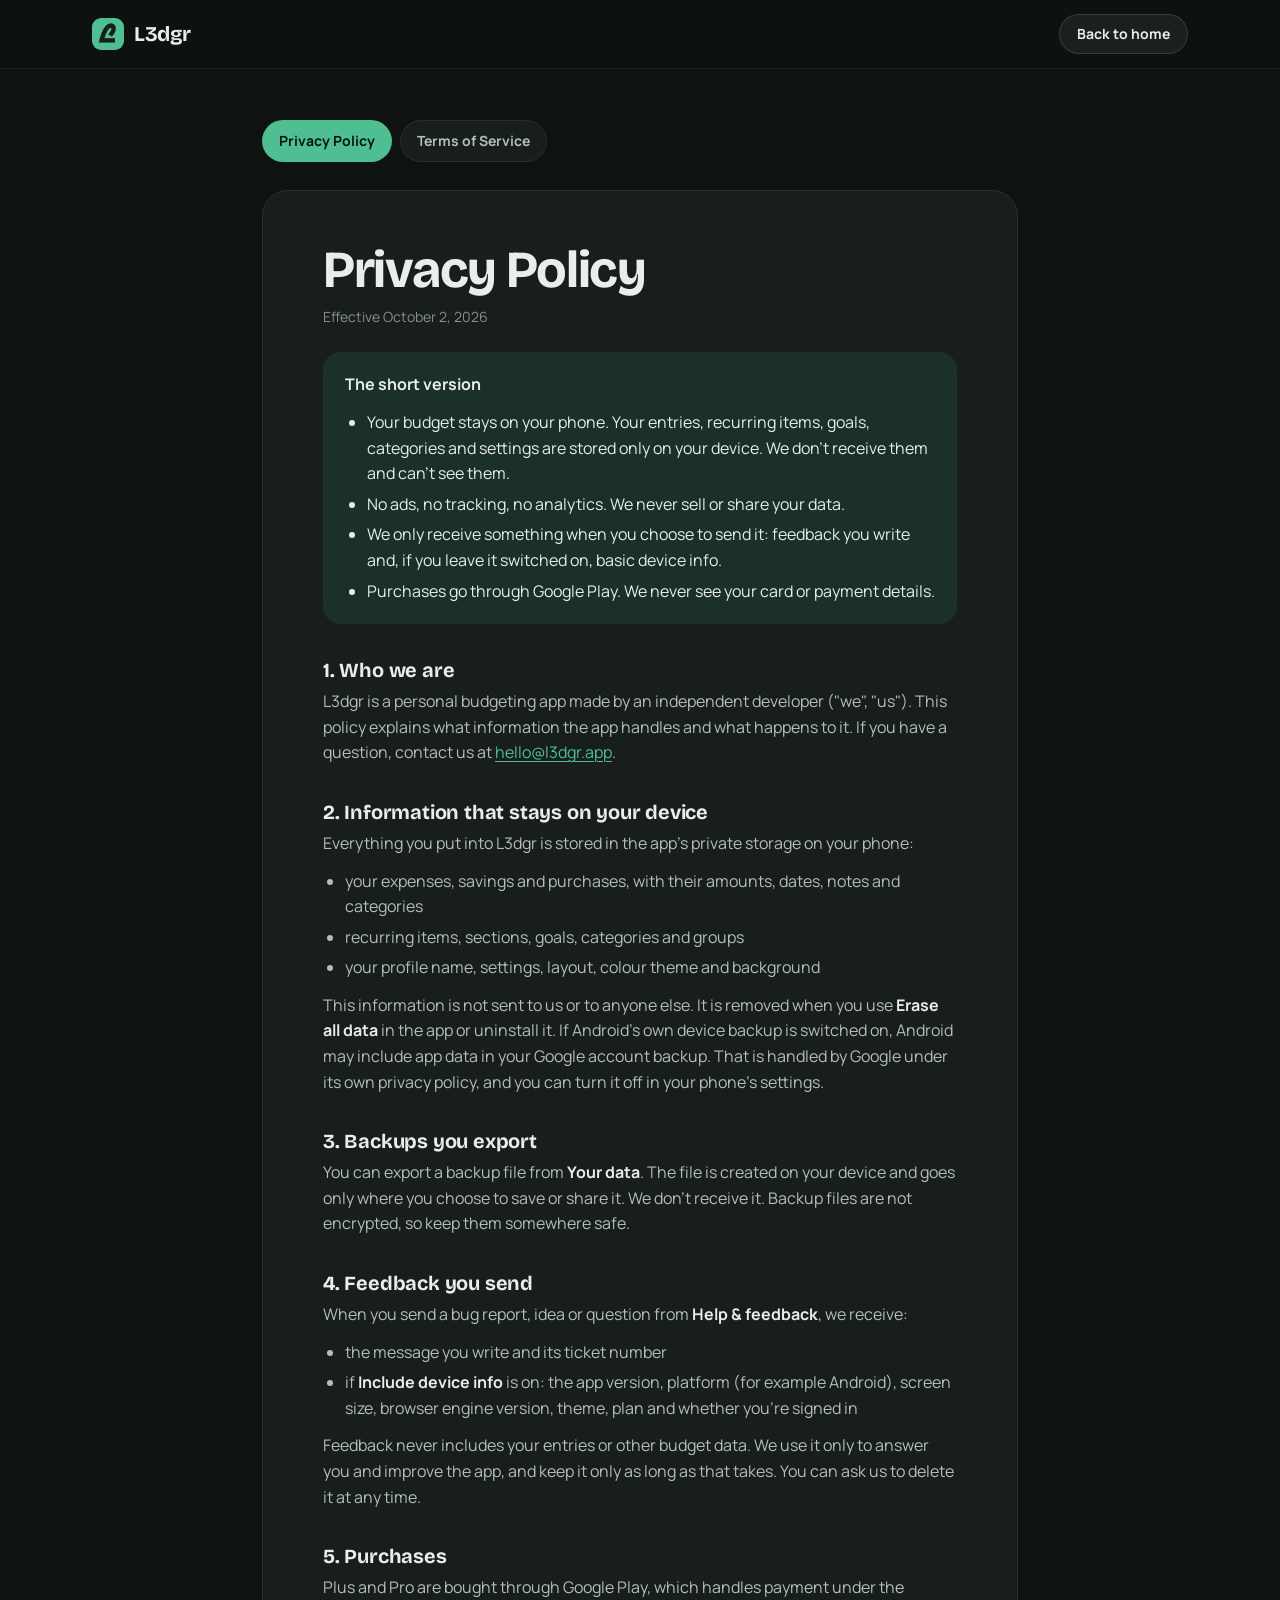
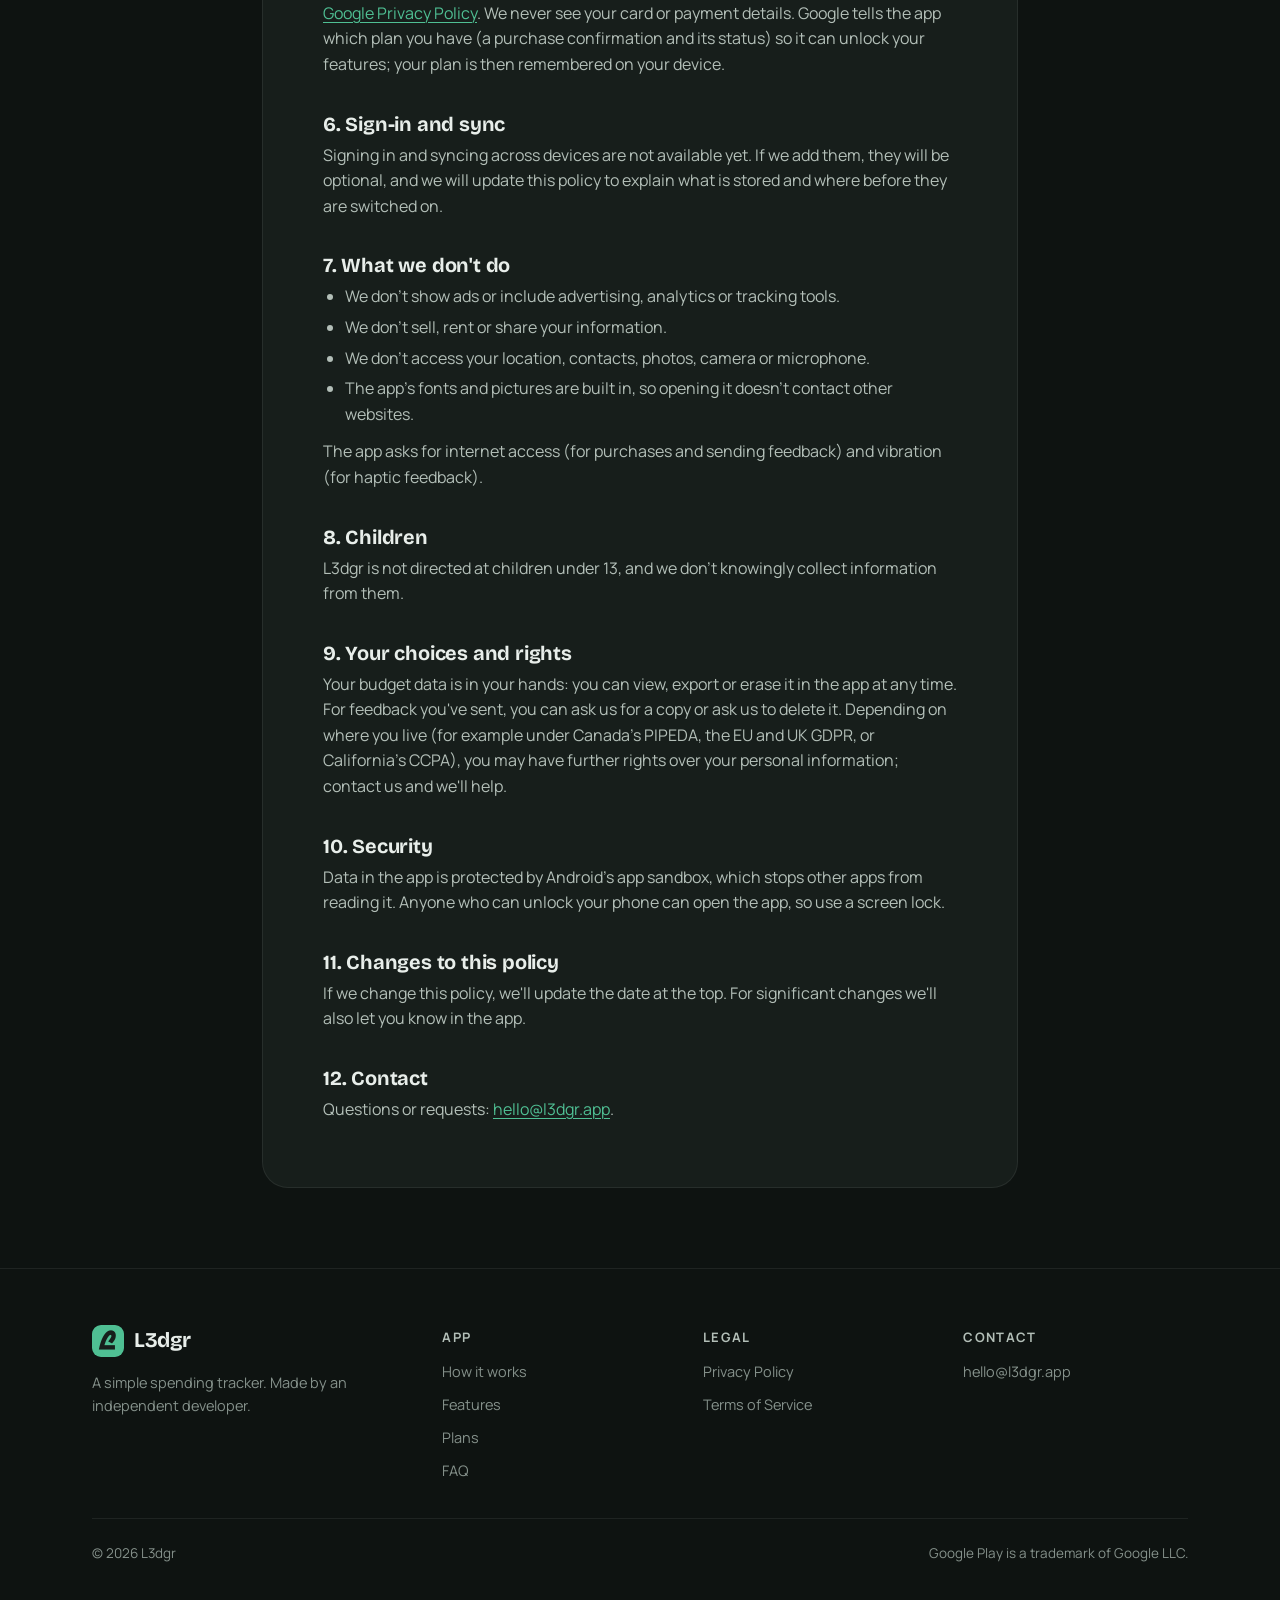
==== privacy/index.html @ 595397bb "Add files via upload" ====
<!doctype html>
<html lang="en">
<head>
<meta charset="utf-8">
<meta name="viewport" content="width=device-width,initial-scale=1,viewport-fit=cover">
<title>Privacy Policy · L3dgr</title>
<meta name="description" content="How L3dgr handles your information: your budget stays on your phone. No ads, no tracking, no analytics.">
<meta name="theme-color" content="#0E1311">
<link rel="canonical" href="https://l3dgr.app/privacy">
<link rel="icon" type="image/png" sizes="32x32" href="/favicon-32.png">
<link rel="icon" type="image/png" sizes="64x64" href="/favicon-64.png">
<link rel="apple-touch-icon" href="/apple-touch-icon.png">
<link rel="preconnect" href="https://fonts.googleapis.com">
<link rel="preconnect" href="https://fonts.gstatic.com" crossorigin>
<link rel="stylesheet" href="https://fonts.googleapis.com/css2?family=Bricolage+Grotesque:opsz,wght@12..96,500;12..96,700&family=Manrope:wght@400;500;600;700&display=swap">
<link rel="stylesheet" href="/assets/site.css">
</head>
<body>
<header class="nav solid">
  <div class="wrap">
    <a class="brand" href="/" aria-label="L3dgr home"><img src="/assets/img/logo.png" alt="" width="32" height="32">L3dgr</a>
    <a class="btn btn-ghost btn-sm" href="/" style="margin-left:auto">Back to home</a>
  </div>
</header>
<main class="doc">
  <div class="wrap">
    <nav class="tabs" aria-label="Legal"><a href="/privacy" aria-current="page">Privacy Policy</a><a href="/terms">Terms of Service</a></nav>
    <article>
<h1>Privacy Policy</h1>
<p class="eff">Effective October 2, 2026</p>

<div class="tldr">
<p><b>The short version</b></p>
<ul>
<li>Your budget stays on your phone. Your entries, recurring items, goals, categories and settings are stored only on your device. We don't receive them and can't see them.</li>
<li>No ads, no tracking, no analytics. We never sell or share your data.</li>
<li>We only receive something when you choose to send it: feedback you write and, if you leave it switched on, basic device info.</li>
<li>Purchases go through Google Play. We never see your card or payment details.</li>
</ul>
</div>

<h2>1. Who we are</h2>
<p>L3dgr is a personal budgeting app made by an independent developer ("we", "us"). This policy explains what information the app handles and what happens to it. If you have a question, contact us at <a href="mailto:hello@l3dgr.app">hello@l3dgr.app</a>.</p>

<h2>2. Information that stays on your device</h2>
<p>Everything you put into L3dgr is stored in the app's private storage on your phone:</p>
<ul>
<li>your expenses, savings and purchases, with their amounts, dates, notes and categories</li>
<li>recurring items, sections, goals, categories and groups</li>
<li>your profile name, settings, layout, colour theme and background</li>
</ul>
<p>This information is not sent to us or to anyone else. It is removed when you use <b>Erase all data</b> in the app or uninstall it. If Android's own device backup is switched on, Android may include app data in your Google account backup. That is handled by Google under its own privacy policy, and you can turn it off in your phone's settings.</p>

<h2>3. Backups you export</h2>
<p>You can export a backup file from <b>Your data</b>. The file is created on your device and goes only where you choose to save or share it. We don't receive it. Backup files are not encrypted, so keep them somewhere safe.</p>

<h2>4. Feedback you send</h2>
<p>When you send a bug report, idea or question from <b>Help &amp; feedback</b>, we receive:</p>
<ul>
<li>the message you write and its ticket number</li>
<li>if <b>Include device info</b> is on: the app version, platform (for example Android), screen size, browser engine version, theme, plan and whether you're signed in</li>
</ul>
<p>Feedback never includes your entries or other budget data. We use it only to answer you and improve the app, and keep it only as long as that takes. You can ask us to delete it at any time.</p>

<h2>5. Purchases</h2>
<p>Plus and Pro are bought through Google Play, which handles payment under the <a href="https://policies.google.com/privacy">Google Privacy Policy</a>. We never see your card or payment details. Google tells the app which plan you have (a purchase confirmation and its status) so it can unlock your features; your plan is then remembered on your device.</p>

<h2>6. Sign-in and sync</h2>
<p>Signing in and syncing across devices are not available yet. If we add them, they will be optional, and we will update this policy to explain what is stored and where before they are switched on.</p>

<h2>7. What we don't do</h2>
<ul>
<li>We don't show ads or include advertising, analytics or tracking tools.</li>
<li>We don't sell, rent or share your information.</li>
<li>We don't access your location, contacts, photos, camera or microphone.</li>
<li>The app's fonts and pictures are built in, so opening it doesn't contact other websites.</li>
</ul>
<p>The app asks for internet access (for purchases and sending feedback) and vibration (for haptic feedback).</p>

<h2>8. Children</h2>
<p>L3dgr is not directed at children under 13, and we don't knowingly collect information from them.</p>

<h2>9. Your choices and rights</h2>
<p>Your budget data is in your hands: you can view, export or erase it in the app at any time. For feedback you've sent, you can ask us for a copy or ask us to delete it. Depending on where you live (for example under Canada's PIPEDA, the EU and UK GDPR, or California's CCPA), you may have further rights over your personal information; contact us and we'll help.</p>

<h2>10. Security</h2>
<p>Data in the app is protected by Android's app sandbox, which stops other apps from reading it. Anyone who can unlock your phone can open the app, so use a screen lock.</p>

<h2>11. Changes to this policy</h2>
<p>If we change this policy, we'll update the date at the top. For significant changes we'll also let you know in the app.</p>

<h2>12. Contact</h2>
<p>Questions or requests: <a href="mailto:hello@l3dgr.app">hello@l3dgr.app</a>.</p>
    </article>
  </div>
</main>
<footer class="site">
  <div class="wrap">
    <div>
      <a class="brand" href="/"><img src="/assets/img/logo.png" alt="" width="32" height="32">L3dgr</a>
      <p>A simple spending tracker. Made by an independent developer.</p>
    </div>
    <div>
      <h4>App</h4>
      <ul><li><a href="/#how">How it works</a></li><li><a href="/#features">Features</a></li><li><a href="/#plans">Plans</a></li><li><a href="/#faq">FAQ</a></li></ul>
    </div>
    <div>
      <h4>Legal</h4>
      <ul><li><a href="/privacy">Privacy Policy</a></li><li><a href="/terms">Terms of Service</a></li></ul>
    </div>
    <div>
      <h4>Contact</h4>
      <ul><li><a href="mailto:hello@l3dgr.app">hello@l3dgr.app</a></li></ul>
    </div>
    <div class="legal"><span>© 2026 L3dgr</span><span>Google Play is a trademark of Google LLC.</span></div>
  </div>
</footer>
</body>
</html>
---- assets/site.css ----
/* L3dgr website. Colours are the app's Forest theme (dark). */
:root{
  color-scheme:dark;
  --bg:#0E1311; --bg-2:#111815; --surface:#171E1B; --surface-2:#1D2622; --line:#27312C; --line-2:rgba(255,255,255,.07);
  --ink:#E8EEEA; --ink-2:#B3BFB8; --muted:#85918B;
  --accent:#4FBF93; --accent-ink:#06140E; --accent-soft:#1A3029; --accent-deep:#1F6B52;
  --sav:#B7A3EC; --want:#2F5E4C;
  --display:"Bricolage Grotesque",ui-sans-serif,system-ui,sans-serif;
  --body:"Manrope",ui-sans-serif,system-ui,-apple-system,"Segoe UI",sans-serif;
  --r:22px; --wrap:1160px; --gut:20px;
  --shadow:0 1px 2px rgba(0,0,0,.3),0 18px 50px -10px rgba(0,0,0,.55);
}
*{box-sizing:border-box}
html{background:var(--bg);scroll-behavior:smooth;-webkit-text-size-adjust:100%;scroll-padding-top:84px}
body{margin:0;background:var(--bg);color:var(--ink);font:400 17px/1.6 var(--body);-webkit-font-smoothing:antialiased;overflow-x:hidden}
img,video{max-width:100%;display:block}
a{color:var(--accent);text-decoration-thickness:1px;text-underline-offset:3px}
h1,h2,h3{font-family:var(--display);font-weight:700;letter-spacing:-.025em;line-height:1.05;margin:0}
p{margin:0}
.wrap{max-width:var(--wrap);margin:0 auto;padding:0 var(--gut)}
@media (min-width:720px){:root{--gut:32px}}
.sr{position:absolute;width:1px;height:1px;overflow:hidden;clip:rect(0 0 0 0);white-space:nowrap}
:focus-visible{outline:2px solid var(--accent);outline-offset:3px;border-radius:8px}

/* ---------- nav ---------- */
.nav{position:fixed;inset:0 0 auto;z-index:50;transition:background .3s,border-color .3s,backdrop-filter .3s;border-bottom:1px solid transparent}
.nav.solid{background:rgba(14,19,17,.72);backdrop-filter:blur(16px) saturate(1.3);-webkit-backdrop-filter:blur(16px) saturate(1.3);border-color:var(--line-2)}
.nav .wrap{display:flex;align-items:center;gap:28px;height:68px}
.brand{display:flex;align-items:center;gap:10px;color:var(--ink);text-decoration:none;font:700 21px/1 var(--display);letter-spacing:-.02em}
.brand img{width:32px;height:32px;border-radius:9px}
.nav ul{display:none;list-style:none;margin:0;padding:0;gap:26px;font-size:15px;font-weight:600}
.nav ul a{color:var(--ink-2);text-decoration:none;transition:color .2s}
.nav ul a:hover{color:var(--ink)}
.nav .btn{margin-left:auto}
@media (min-width:860px){.nav ul{display:flex}}

/* ---------- buttons ---------- */
.btn{display:inline-flex;align-items:center;justify-content:center;gap:10px;height:52px;padding:0 24px;border-radius:999px;font:700 16px/1 var(--body);text-decoration:none;white-space:nowrap;transition:transform .2s,background .2s,box-shadow .2s,color .2s;border:0;cursor:pointer}
.btn:active{transform:scale(.98)}
.btn-primary{background:var(--accent);color:var(--accent-ink);box-shadow:0 0 0 1px rgba(79,191,147,.4),0 10px 30px -8px rgba(79,191,147,.55)}
.btn-primary:hover{background:#63CBA2;box-shadow:0 0 0 1px rgba(79,191,147,.6),0 14px 40px -8px rgba(79,191,147,.7)}
.btn-ghost{color:var(--ink);background:rgba(255,255,255,.06);box-shadow:inset 0 0 0 1px rgba(255,255,255,.12)}
.btn-ghost:hover{background:rgba(255,255,255,.1)}
.btn-sm{height:40px;padding:0 18px;font-size:14px}
.btn svg{flex:none}
.btn .play-sub{display:block;font-size:11px;font-weight:600;opacity:.75;letter-spacing:.02em;margin-bottom:3px}
.btn-store{height:58px;padding:0 26px 0 22px;text-align:left}
.btn-store span{display:block;line-height:1.1}
.soon-tag{display:inline-block;font:700 11px/1 var(--body);letter-spacing:.06em;text-transform:uppercase;color:var(--accent);background:var(--accent-soft);padding:5px 8px;border-radius:6px;vertical-align:middle}

/* ---------- hero ---------- */
.hero{position:relative;min-height:100svh;padding:120px 0 72px;display:flex;align-items:center;overflow:hidden;isolation:isolate}
.hero-bg{position:absolute;inset:0;z-index:-1}
.hero-bg video,.hero-bg img{position:absolute;inset:0;width:100%;height:100%;object-fit:cover;opacity:.42;filter:saturate(1.1)}
.hero-bg::after{content:"";position:absolute;inset:0;background:
  radial-gradient(120% 80% at 75% 40%,transparent 0%,rgba(14,19,17,.55) 55%,var(--bg) 100%),
  linear-gradient(180deg,rgba(14,19,17,.5) 0%,transparent 30%,transparent 65%,var(--bg) 100%)}
.hero .wrap{display:grid;gap:56px;align-items:center;width:100%}
@media (min-width:980px){.hero .wrap{grid-template-columns:1.08fr .92fr;gap:40px}}
.eyebrow{display:inline-flex;align-items:center;gap:8px;font-size:13px;font-weight:700;letter-spacing:.04em;color:var(--ink-2);padding:7px 14px 7px 10px;border-radius:999px;background:rgba(23,30,27,.7);box-shadow:inset 0 0 0 1px var(--line-2);backdrop-filter:blur(8px);-webkit-backdrop-filter:blur(8px)}
.eyebrow i{width:8px;height:8px;border-radius:50%;background:var(--accent);box-shadow:0 0 12px var(--accent)}
.hero h1{font-size:clamp(48px,8.4vw,96px);margin:22px 0 22px}
.hero h1 em{font-style:normal;color:var(--accent)}
.lede{font-size:clamp(18px,2vw,21px);color:var(--ink-2);max-width:34em}
.lede b{color:var(--ink);font-weight:600}
.ctas{display:flex;flex-wrap:wrap;gap:12px;margin-top:34px}
.proof{display:flex;flex-wrap:wrap;gap:8px 20px;margin-top:26px;font-size:14px;color:var(--muted);font-weight:600}
.proof span{display:inline-flex;align-items:center;gap:7px}
.proof svg{color:var(--accent)}

/* phone */
.stage{position:relative;justify-self:center;width:min(100%,360px)}
.phone{position:relative;width:100%;border-radius:52px;padding:10px;background:linear-gradient(160deg,#2b3531,#121816 40%,#1b2320);box-shadow:0 0 0 1px rgba(255,255,255,.08),inset 0 0 0 1px rgba(255,255,255,.05),0 40px 100px -20px rgba(0,0,0,.8),0 0 120px -30px rgba(79,191,147,.35)}
.phone .screen{position:relative;width:100%;aspect-ratio:412/915;border-radius:43px;overflow:hidden;background:#0E1311}
.phone .screen img{width:100%;height:100%;object-fit:cover;object-position:top;border-radius:inherit}
.phone.sm{border-radius:40px;padding:8px}
.phone.sm .screen{border-radius:33px}
.float{position:absolute;display:flex;align-items:center;gap:12px;padding:12px 16px 12px 12px;border-radius:18px;background:rgba(23,30,27,.82);backdrop-filter:blur(14px) saturate(1.3);-webkit-backdrop-filter:blur(14px) saturate(1.3);box-shadow:0 0 0 1px rgba(255,255,255,.08),0 20px 40px -12px rgba(0,0,0,.7);font-size:14px;white-space:nowrap}
.float b{display:block;font-weight:700;color:var(--ink);font-size:15px}
.float small{display:block;color:var(--muted);font-size:12.5px;font-weight:600}
.float .ic{width:38px;height:38px;border-radius:12px;display:grid;place-items:center;background:var(--accent-soft);color:var(--accent);flex:none}
.float.f1{left:-14%;top:30%;animation:bob 7s ease-in-out infinite}
.float.f2{right:-12%;top:60%;animation:bob 8s ease-in-out -3s infinite}
.float .amt{font:700 18px/1 var(--display);color:var(--ink);margin-left:6px}
@keyframes bob{0%,100%{transform:translateY(0)}50%{transform:translateY(-10px)}}
@media (max-width:520px){.float.f1{left:-4px;top:26%}.float.f2{right:-4px}}

/* ---------- ticker ---------- */
.ticker{border-block:1px solid var(--line-2);background:var(--bg-2);overflow:hidden}
.ticker ul{display:flex;gap:44px;list-style:none;margin:0;padding:20px 0;width:max-content;animation:tick 40s linear infinite;font:600 15px/1 var(--body);color:var(--ink-2)}
.ticker li{display:flex;align-items:center;gap:44px}
.ticker li::after{content:"";width:5px;height:5px;border-radius:50%;background:var(--accent);opacity:.7}
@keyframes tick{to{transform:translateX(-50%)}}

/* ---------- sections ---------- */
section{position:relative}
.sec{padding:110px 0}
@media (max-width:719px){.sec{padding:80px 0}}
.kicker{font:700 13px/1 var(--body);letter-spacing:.14em;text-transform:uppercase;color:var(--accent);margin-bottom:18px}
.h2{font-size:clamp(36px,5.4vw,64px)}
.h2 .dim{color:var(--muted)}
.sub{color:var(--ink-2);font-size:clamp(17px,1.6vw,19px);max-width:36em;margin-top:20px}
.center{text-align:center}
.center .sub{margin-left:auto;margin-right:auto}

/* how it works */
.how{display:grid;gap:56px;align-items:center;margin-top:64px}
@media (min-width:960px){.how{grid-template-columns:1fr 1fr;gap:80px}}
.flow{font:700 clamp(30px,3.6vw,46px)/1.15 var(--display);letter-spacing:-.03em;display:flex;flex-wrap:wrap;align-items:center;gap:6px 16px}
.flow .arr{color:var(--muted);font-weight:500}
.flow .t1{color:var(--accent)}
.flow .t3{display:inline-flex;align-items:center;gap:12px}
.flow .tick{width:42px;height:42px;border-radius:50%;background:var(--accent);color:var(--accent-ink);display:grid;place-items:center}
.flow [data-step]{transition:opacity .45s,transform .45s,filter .45s}
.flow.anim [data-step]{opacity:.18;filter:blur(1px)}
.flow.anim [data-step].on{opacity:1;filter:none}
.steps{list-style:none;margin:40px 0 0;padding:0;display:grid;gap:4px}
.steps li{display:grid;grid-template-columns:44px 1fr;gap:16px;padding:18px 0;border-top:1px solid var(--line)}
.steps li:last-child{border-bottom:1px solid var(--line)}
.steps .n{font:700 15px/1 var(--display);color:var(--accent);width:36px;height:36px;border-radius:12px;background:var(--accent-soft);display:grid;place-items:center}
.steps h3{font-size:20px;letter-spacing:-.01em;margin:6px 0 4px}
.steps p{color:var(--ink-2);font-size:16px}
.how-visual{position:relative;display:flex;justify-content:center}
.how-visual .phone{width:min(100%,330px)}
.glow{position:absolute;inset:10% 5%;background:radial-gradient(closest-side,rgba(79,191,147,.28),transparent);filter:blur(30px);z-index:-1}

/* why manual */
.why{background:var(--bg-2);border-block:1px solid var(--line-2);overflow:hidden}
.why-grid{display:grid;gap:48px}
@media (min-width:960px){.why-grid{grid-template-columns:1.15fr .85fr;gap:80px;align-items:end}}
.why .big{font:700 clamp(38px,6vw,76px)/1.02 var(--display);letter-spacing:-.035em}
.why .big span{color:var(--accent)}
.why .copy p{color:var(--ink-2);font-size:19px;margin-bottom:18px}
.why .copy p b{color:var(--ink);font-weight:600}
.compare{display:grid;gap:14px;margin-top:64px}
@media (min-width:760px){.compare{grid-template-columns:1fr 1fr}}
.cmp{border-radius:var(--r);padding:28px;border:1px solid var(--line)}
.cmp h3{font-size:15px;font-family:var(--body);font-weight:700;letter-spacing:.08em;text-transform:uppercase;color:var(--muted);margin-bottom:16px}
.cmp ul{list-style:none;margin:0;padding:0;display:grid;gap:12px}
.cmp li{display:flex;gap:12px;color:var(--ink-2);font-size:16px}
.cmp li svg{flex:none;margin-top:4px}
.cmp.them li svg{color:var(--muted)}
.cmp.us{background:linear-gradient(160deg,rgba(79,191,147,.12),rgba(79,191,147,.02) 60%);border-color:rgba(79,191,147,.35)}
.cmp.us h3{color:var(--accent)}
.cmp.us li{color:var(--ink)}
.cmp.us li svg{color:var(--accent)}

/* principles */
.cards{display:grid;gap:16px;margin-top:64px}
@media (min-width:760px){.cards{grid-template-columns:repeat(2,1fr)}}
@media (min-width:1080px){.cards{grid-template-columns:repeat(4,1fr)}}
.card{position:relative;border-radius:var(--r);background:var(--surface);border:1px solid var(--line-2);padding:28px;overflow:hidden;display:flex;flex-direction:column}
.card .ic{width:48px;height:48px;border-radius:14px;background:var(--accent-soft);color:var(--accent);display:grid;place-items:center;margin-bottom:28px}
.card h3{font-size:23px;letter-spacing:-.02em;margin:0 0 10px;line-height:1.1}
.card p{color:var(--ink-2);font-size:16px;flex:1}
.card code{font:500 13px/1.55 ui-monospace,SFMono-Regular,Menlo,monospace;color:var(--ink-2)}
.json{margin:20px -28px -28px;padding:16px 28px 22px;background:var(--bg);border-top:1px solid var(--line-2);font:500 12.5px/1.6 ui-monospace,SFMono-Regular,Menlo,monospace;color:var(--muted);white-space:pre;overflow:hidden}
.json .k{color:var(--sav)}.json .s{color:var(--accent)}.json .n{color:#E3B341}

/* feature showcases */
.show{display:grid;gap:48px;align-items:center;padding:56px 0}
@media (min-width:960px){.show{grid-template-columns:1fr 1fr;gap:80px}.show.rev .show-art{order:-1}}
.show h3{font-size:clamp(30px,3.8vw,44px)}
.show .sub{margin-top:16px}
.ticks{list-style:none;margin:28px 0 0;padding:0;display:grid;gap:12px}
.ticks li{display:flex;gap:12px;color:var(--ink-2);font-size:16.5px}
.ticks li b{color:var(--ink);font-weight:600}
.ticks svg{flex:none;color:var(--accent);margin-top:4px}
.show-art{position:relative;display:flex;justify-content:center;gap:18px;padding:40px 0}
.show-art .phone{width:min(46%,250px)}
.show-art .phone:nth-child(2){margin-top:60px}
.show-art::before{content:"";position:absolute;inset:0;border-radius:32px;background:radial-gradient(80% 70% at 50% 50%,rgba(79,191,147,.16),transparent 70%);z-index:-1}
.show-art.sav::before{background:radial-gradient(80% 70% at 50% 50%,rgba(183,163,236,.16),transparent 70%)}

.mini{display:grid;gap:1px;margin-top:40px;border-radius:var(--r);overflow:hidden;background:var(--line-2);border:1px solid var(--line-2)}
@media (min-width:640px){.mini{grid-template-columns:repeat(2,1fr)}}
@media (min-width:1000px){.mini{grid-template-columns:repeat(3,1fr)}}
.mini div{background:var(--bg);padding:28px}
.mini h4{margin:14px 0 6px;font:700 18px/1.2 var(--display);letter-spacing:-.01em}
.mini p{color:var(--ink-2);font-size:15.5px}
.mini svg{color:var(--accent)}

/* plans */
.plans-head{display:flex;flex-direction:column;align-items:center;text-align:center}
.toggle{display:inline-flex;margin-top:36px;padding:4px;border-radius:999px;background:var(--surface);border:1px solid var(--line-2)}
.toggle button{all:unset;cursor:pointer;padding:10px 20px;border-radius:999px;font-weight:700;font-size:15px;color:var(--ink-2);transition:background .2s,color .2s}
.toggle button[aria-pressed="true"]{background:var(--accent);color:var(--accent-ink)}
.toggle .save{font-size:12px;margin-left:6px;opacity:.85}
.plans{display:grid;gap:16px;margin-top:48px}
@media (min-width:960px){.plans{grid-template-columns:repeat(3,1fr);align-items:stretch}}
.plan{position:relative;border-radius:26px;padding:32px 28px;background:var(--surface);border:1px solid var(--line-2);display:flex;flex-direction:column;overflow:hidden}
.plan.pop{background:linear-gradient(180deg,#1b2a24,var(--surface) 55%);border-color:rgba(79,191,147,.4);box-shadow:0 30px 80px -30px rgba(79,191,147,.35)}
.plan .badge{position:absolute;top:24px;right:24px;font:700 11px/1 var(--body);letter-spacing:.08em;text-transform:uppercase;padding:6px 10px;border-radius:999px;background:var(--accent);color:var(--accent-ink)}
.plan h3{font-size:28px}
.plan .tag{color:var(--muted);font-weight:600;margin-top:6px;font-size:15px}
.price{display:flex;align-items:baseline;gap:6px;margin:28px 0 4px;font-family:var(--display)}
.price b{font-size:52px;font-weight:700;letter-spacing:-.04em;line-height:1}
.price span{color:var(--muted);font-family:var(--body);font-weight:600;font-size:15px}
.price-note{color:var(--muted);font-size:14px;min-height:21px}
.swatches{display:flex;gap:6px;margin:24px 0 4px}
.swatches i{width:20px;height:20px;border-radius:50%;box-shadow:inset 0 0 0 1.5px rgba(255,255,255,.18)}
.swatches i.off{opacity:.18}
.plan ul{list-style:none;margin:22px 0 0;padding:22px 0 0;border-top:1px solid var(--line);display:grid;gap:11px;font-size:15.5px;color:var(--ink-2)}
.plan li{display:flex;gap:10px;align-items:flex-start}
.plan li svg{flex:none;color:var(--accent);margin-top:4px}
.plan li.soon{color:var(--muted)}
.plan li.soon svg{color:var(--muted)}
.plan li .soon-tag{margin-left:4px;font-size:10px;padding:4px 6px}
.plan li.head{color:var(--ink);font-weight:700}
.fine{margin-top:28px;text-align:center;color:var(--muted);font-size:14px;max-width:46em;margin-left:auto;margin-right:auto}

/* faq */
.faq{max-width:820px;margin:56px auto 0}
.faq details{border-top:1px solid var(--line)}
.faq details:last-child{border-bottom:1px solid var(--line)}
.faq summary{list-style:none;cursor:pointer;display:flex;justify-content:space-between;gap:20px;align-items:center;padding:24px 0;font:700 19px/1.3 var(--display);letter-spacing:-.01em}
.faq summary::-webkit-details-marker{display:none}
.faq summary::after{content:"";flex:none;width:28px;height:28px;border-radius:50%;background:var(--surface-2) url("data:image/svg+xml,%3Csvg xmlns='http://www.w3.org/2000/svg' width='14' height='14' viewBox='0 0 24 24' fill='none' stroke='%234FBF93' stroke-width='2.6' stroke-linecap='round'%3E%3Cpath d='M12 5v14M5 12h14'/%3E%3C/svg%3E") center no-repeat;transition:transform .3s}
.faq details[open] summary::after{transform:rotate(45deg)}
.faq .a{padding:0 48px 24px 0;color:var(--ink-2)}
.faq .a p+p{margin-top:10px}

/* final cta */
.final{position:relative;overflow:hidden;isolation:isolate;padding:140px 0;text-align:center}
.final .hero-bg video,.final .hero-bg img{opacity:.35}
.final .hero-bg::after{background:radial-gradient(70% 90% at 50% 50%,transparent,var(--bg) 85%),linear-gradient(180deg,var(--bg),transparent 25%,transparent 75%,var(--bg))}
.final img.logo{width:84px;height:84px;border-radius:24px;margin:0 auto 32px;box-shadow:0 20px 60px -10px rgba(79,191,147,.5)}
.final .ctas{justify-content:center}

/* footer */
footer.site{border-top:1px solid var(--line-2);padding:56px 0 40px;color:var(--muted);font-size:14.5px}
footer.site .wrap{display:grid;gap:36px}
@media (min-width:760px){footer.site .wrap{grid-template-columns:1.4fr 1fr 1fr 1fr}}
footer.site h4{font:700 13px/1 var(--body);letter-spacing:.1em;text-transform:uppercase;color:var(--ink-2);margin:6px 0 16px}
footer.site ul{list-style:none;margin:0;padding:0;display:grid;gap:10px}
footer.site a{color:var(--muted);text-decoration:none}
footer.site a:hover{color:var(--ink)}
footer.site .brand{margin-bottom:14px}
footer.site .legal{grid-column:1/-1;border-top:1px solid var(--line-2);padding-top:24px;display:flex;flex-wrap:wrap;gap:8px 24px;justify-content:space-between;font-size:13.5px}

/* reveal on scroll */
.rv{opacity:0;transform:translateY(24px);transition:opacity .8s cubic-bezier(.2,.7,.2,1),transform .8s cubic-bezier(.2,.7,.2,1)}
.rv.in{opacity:1;transform:none}
.no-js .rv{opacity:1;transform:none}
@media (prefers-reduced-motion:reduce){
  html{scroll-behavior:auto}
  .rv{opacity:1;transform:none;transition:none}
  .float,.ticker ul{animation:none}
  .flow.anim [data-step]{opacity:1;filter:none}
}

/* ---------- legal pages ---------- */
.doc{padding:120px 0 80px}
.doc .wrap{max-width:820px}
.doc nav.tabs{display:flex;gap:8px;margin-bottom:28px}
.doc nav.tabs a{padding:9px 16px;border-radius:999px;font-weight:700;font-size:14px;text-decoration:none;color:var(--ink-2);background:var(--surface);border:1px solid var(--line-2)}
.doc nav.tabs a[aria-current]{background:var(--accent);color:var(--accent-ink);border-color:transparent}
.doc article{background:var(--surface);border:1px solid var(--line-2);border-radius:26px;padding:32px 22px}
@media (min-width:760px){.doc article{padding:52px 60px}}
.doc h1{font-size:clamp(36px,5vw,52px);margin-bottom:8px}
.doc h2{font-size:20px;letter-spacing:-.01em;margin:36px 0 8px}
.doc p,.doc li{color:var(--ink-2);font-size:16px}
.doc p{margin:0 0 12px}
.doc ul{margin:0 0 12px;padding-left:22px}
.doc li{margin:5px 0}
.doc b{color:var(--ink)}
.doc .eff{color:var(--muted);font-size:14px;margin-bottom:24px}
.doc .tldr{background:var(--accent-soft);border-radius:18px;padding:20px 22px 8px;margin:0 0 8px}
.doc .tldr p,.doc .tldr li{color:var(--ink)}

/* 404 */
.nf{min-height:100svh;display:grid;place-items:center;text-align:center;padding:120px 20px}
.nf h1{font-size:clamp(56px,10vw,120px)}
.nf p{color:var(--ink-2);margin:16px 0 32px}
.final .sub{margin-left:auto;margin-right:auto}
footer.site a.brand{color:var(--ink)}
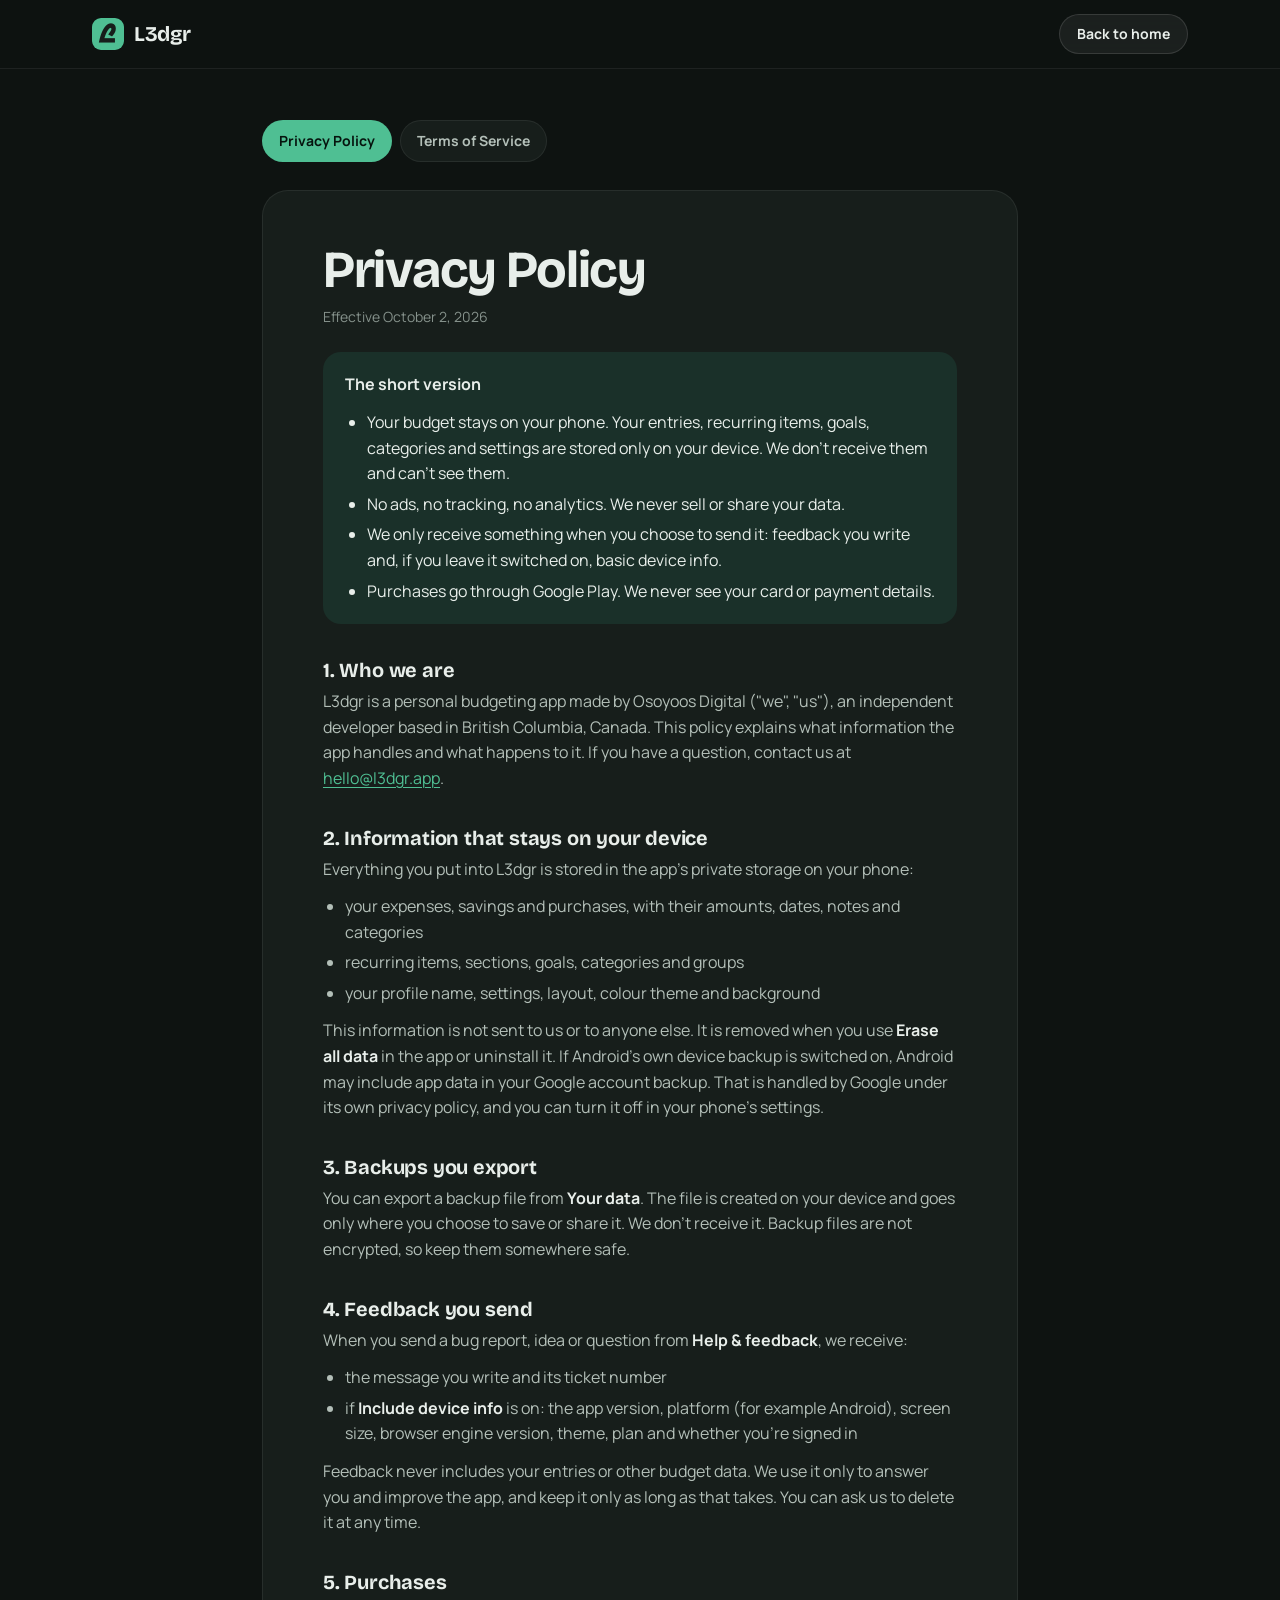
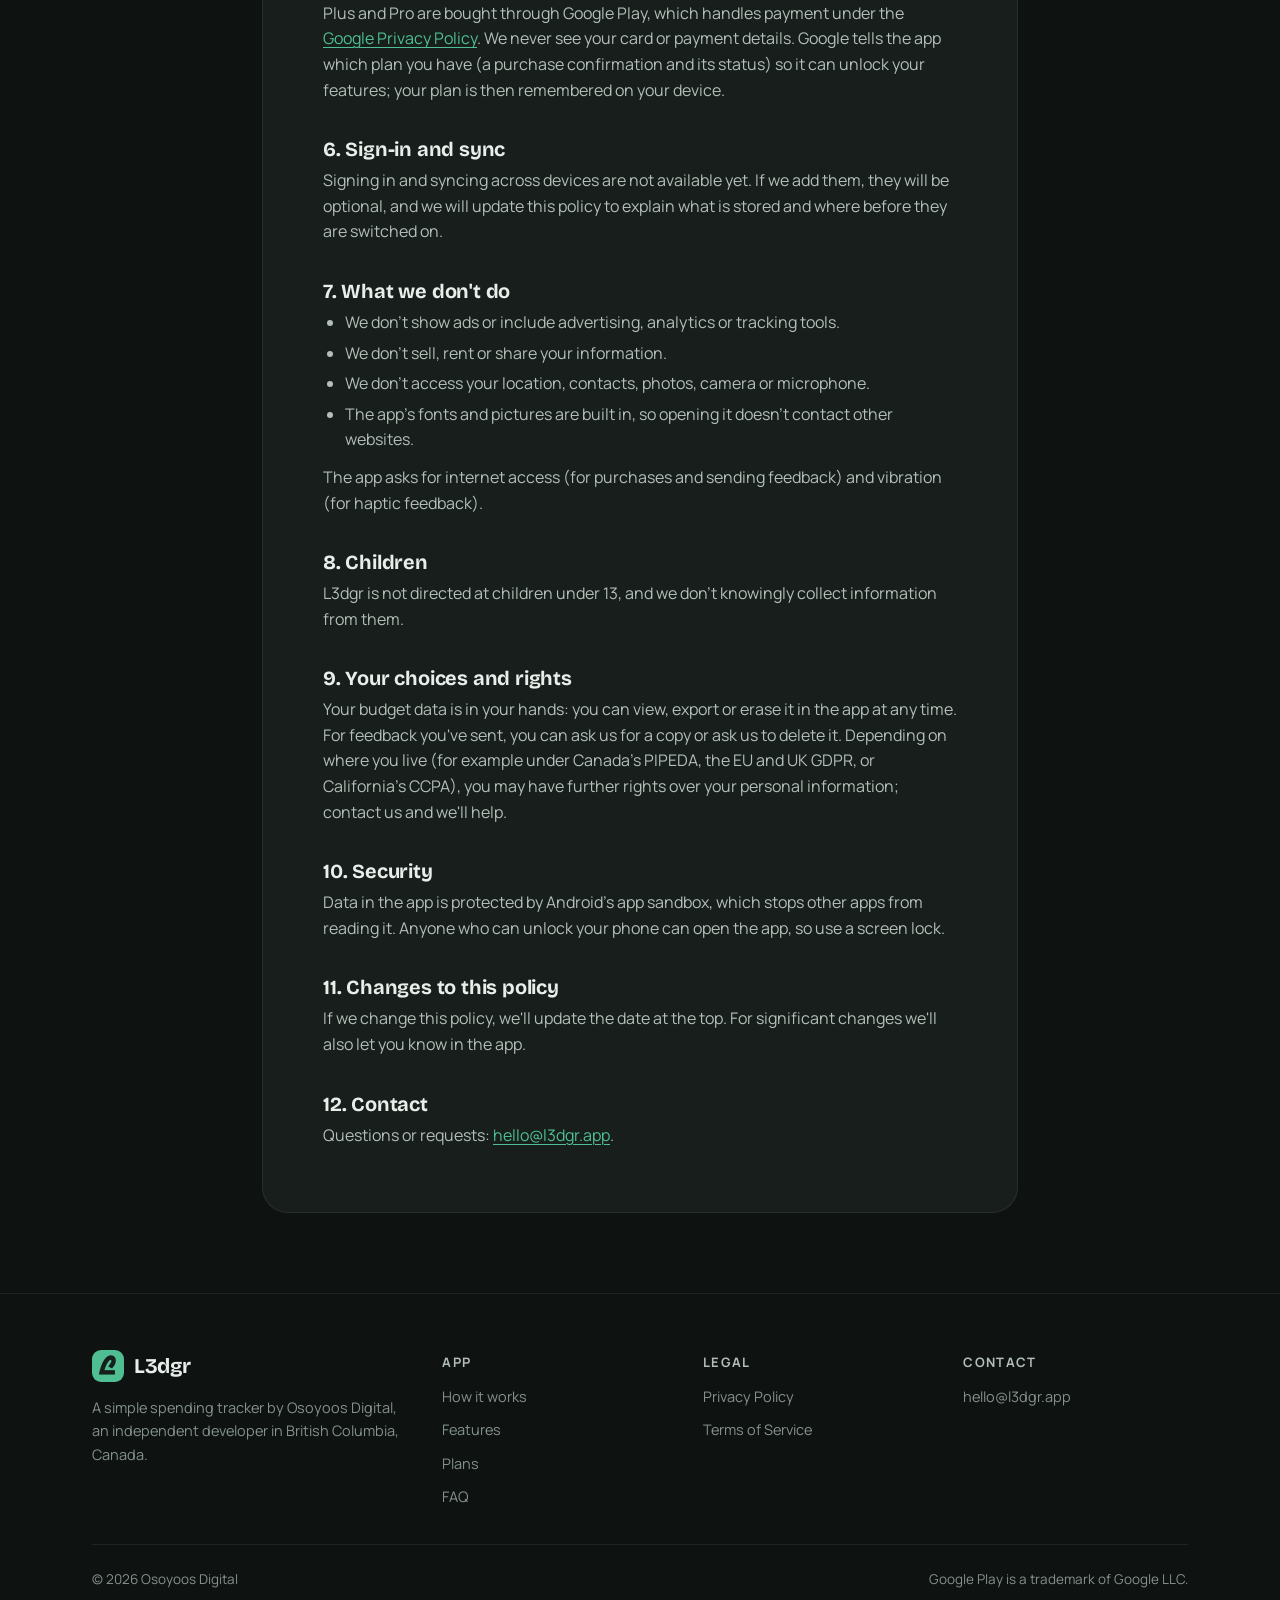
==== commit bb2400ea: "Name Osoyoos Digital as developer" ====
--- a/privacy/index.html
+++ b/privacy/index.html
@@ -40,7 +40,7 @@
 </div>
 
 <h2>1. Who we are</h2>
-<p>L3dgr is a personal budgeting app made by an independent developer ("we", "us"). This policy explains what information the app handles and what happens to it. If you have a question, contact us at <a href="mailto:hello@l3dgr.app">hello@l3dgr.app</a>.</p>
+<p>L3dgr is a personal budgeting app made by Osoyoos Digital ("we", "us"), an independent developer based in British Columbia, Canada. This policy explains what information the app handles and what happens to it. If you have a question, contact us at <a href="mailto:hello@l3dgr.app">hello@l3dgr.app</a>.</p>
 
 <h2>2. Information that stays on your device</h2>
 <p>Everything you put into L3dgr is stored in the app's private storage on your phone:</p>
@@ -98,7 +98,7 @@
   <div class="wrap">
     <div>
       <a class="brand" href="/"><img src="/assets/img/logo.png" alt="" width="32" height="32">L3dgr</a>
-      <p>A simple spending tracker. Made by an independent developer.</p>
+      <p>A simple spending tracker by Osoyoos Digital, an independent developer in British Columbia, Canada.</p>
     </div>
     <div>
       <h4>App</h4>
@@ -112,7 +112,7 @@
       <h4>Contact</h4>
       <ul><li><a href="mailto:hello@l3dgr.app">hello@l3dgr.app</a></li></ul>
     </div>
-    <div class="legal"><span>© 2026 L3dgr</span><span>Google Play is a trademark of Google LLC.</span></div>
+    <div class="legal"><span>© 2026 Osoyoos Digital</span><span>Google Play is a trademark of Google LLC.</span></div>
   </div>
 </footer>
 </body>
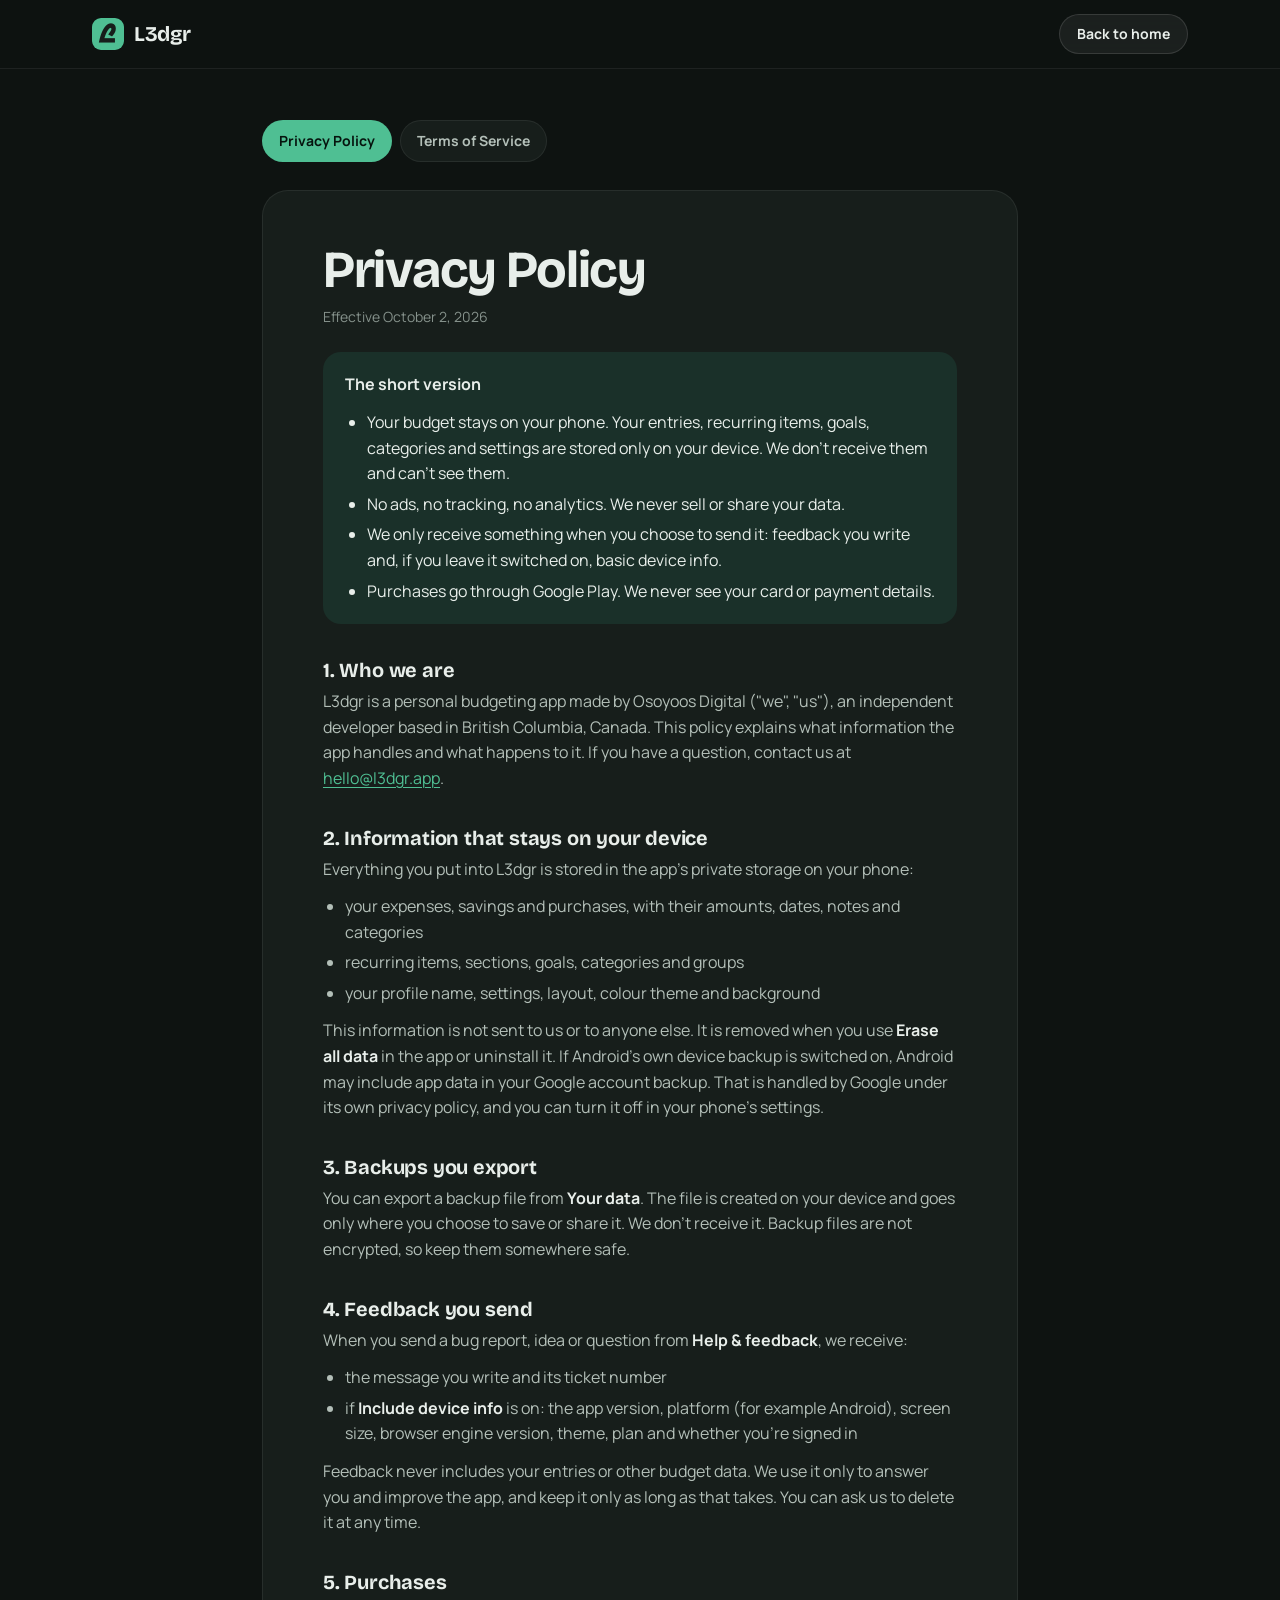
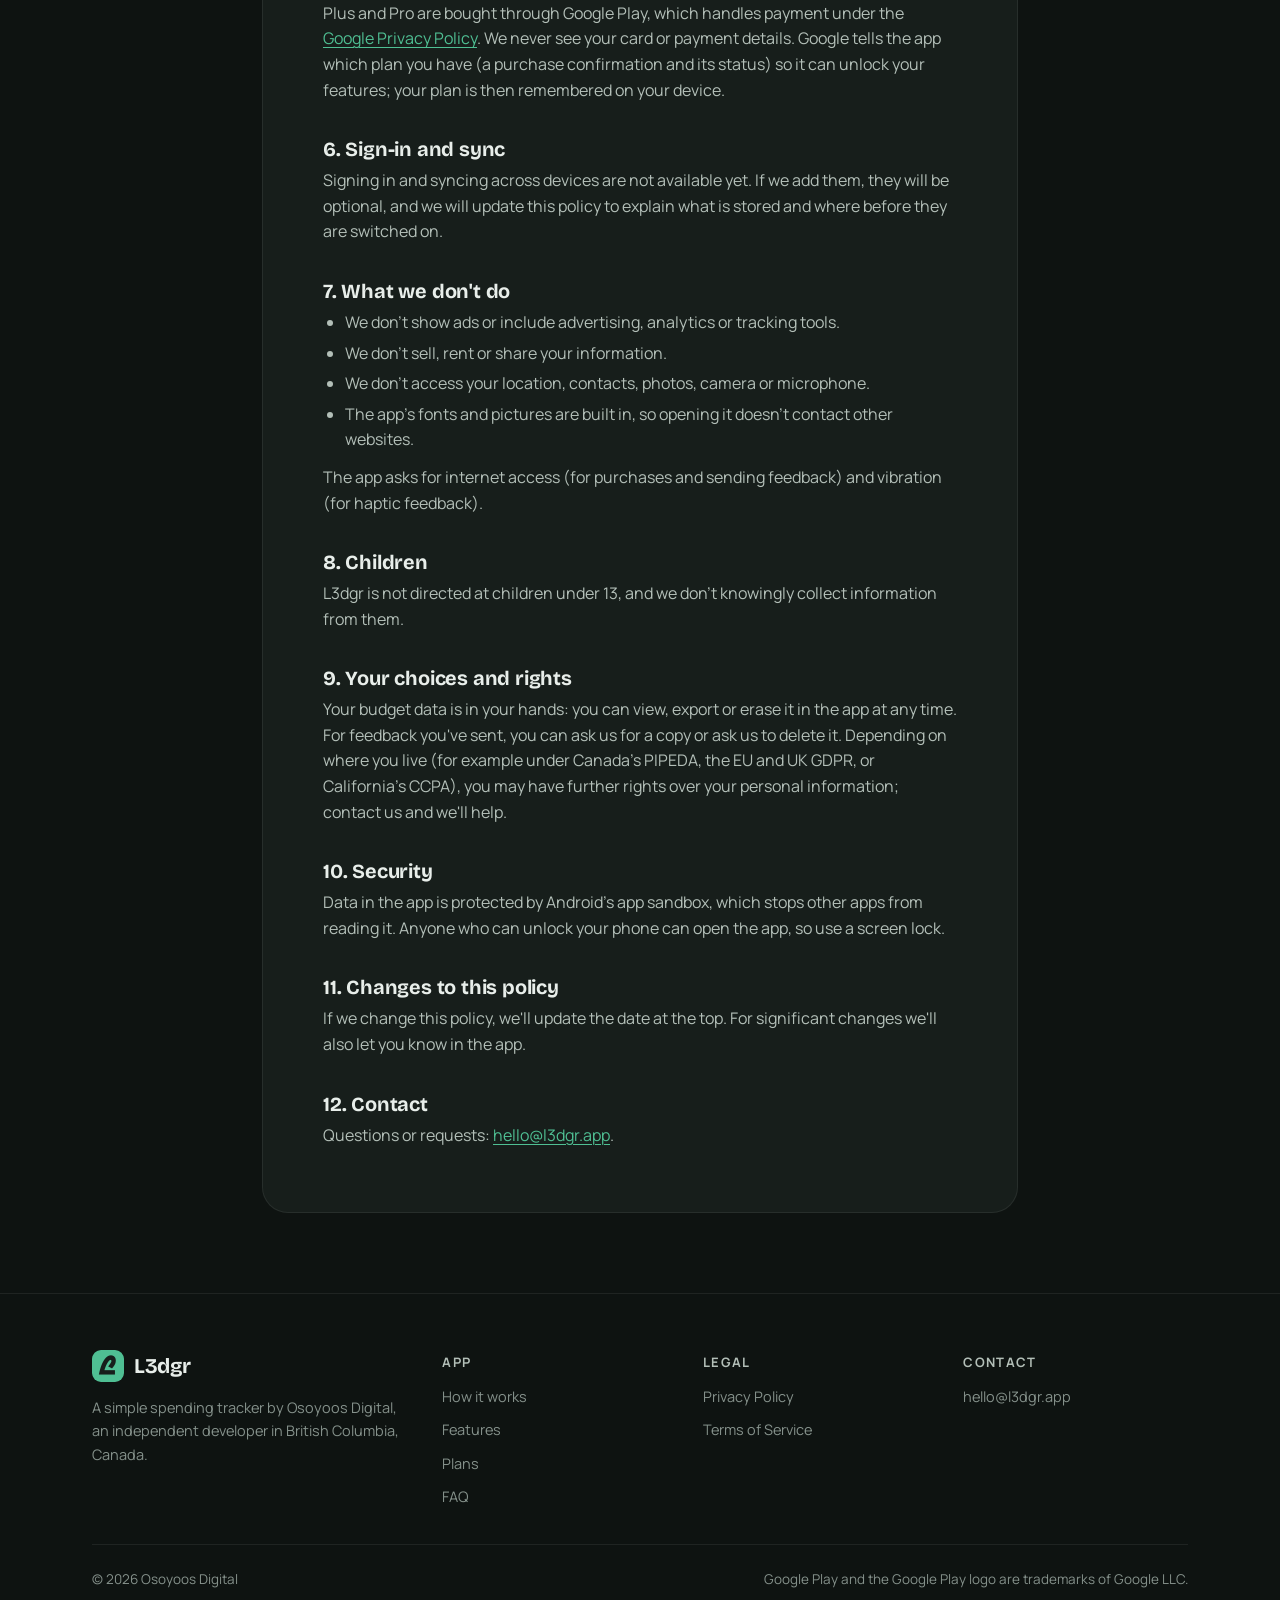
==== commit d0f31388: "Use official Google Play badge; update trademark line" ====
--- a/privacy/index.html
+++ b/privacy/index.html
@@ -112,7 +112,7 @@
       <h4>Contact</h4>
       <ul><li><a href="mailto:hello@l3dgr.app">hello@l3dgr.app</a></li></ul>
     </div>
-    <div class="legal"><span>© 2026 Osoyoos Digital</span><span>Google Play is a trademark of Google LLC.</span></div>
+    <div class="legal"><span>© 2026 Osoyoos Digital</span><span>Google Play and the Google Play logo are trademarks of Google LLC.</span></div>
   </div>
 </footer>
 </body>
--- a/assets/site.css
+++ b/assets/site.css
@@ -25,13 +25,14 @@
 /* ---------- nav ---------- */
 .nav{position:fixed;inset:0 0 auto;z-index:50;transition:background .3s,border-color .3s,backdrop-filter .3s;border-bottom:1px solid transparent}
 .nav.solid{background:rgba(14,19,17,.72);backdrop-filter:blur(16px) saturate(1.3);-webkit-backdrop-filter:blur(16px) saturate(1.3);border-color:var(--line-2)}
-.nav .wrap{display:flex;align-items:center;gap:28px;height:68px}
+.nav .wrap{display:grid;grid-template-columns:1fr auto 1fr;align-items:center;gap:28px;height:68px}
+.nav .brand{justify-self:start}
 .brand{display:flex;align-items:center;gap:10px;color:var(--ink);text-decoration:none;font:700 21px/1 var(--display);letter-spacing:-.02em}
 .brand img{width:32px;height:32px;border-radius:9px}
 .nav ul{display:none;list-style:none;margin:0;padding:0;gap:26px;font-size:15px;font-weight:600}
 .nav ul a{color:var(--ink-2);text-decoration:none;transition:color .2s}
 .nav ul a:hover{color:var(--ink)}
-.nav .btn{margin-left:auto}
+.nav .btn{grid-column:3;justify-self:end}
 @media (min-width:860px){.nav ul{display:flex}}
 
 /* ---------- buttons ---------- */
@@ -44,7 +45,10 @@
 .btn-sm{height:40px;padding:0 18px;font-size:14px}
 .btn svg{flex:none}
 .btn .play-sub{display:block;font-size:11px;font-weight:600;opacity:.75;letter-spacing:.02em;margin-bottom:3px}
-.btn-store{height:58px;padding:0 26px 0 22px;text-align:left}
+.play-badge{display:inline-block;line-height:0;border-radius:10px;transition:transform .2s,box-shadow .2s;box-shadow:0 0 0 1px rgba(255,255,255,.14),0 10px 30px -10px rgba(0,0,0,.7)}
+.play-badge:hover{transform:translateY(-1px);box-shadow:0 0 0 1px rgba(255,255,255,.28),0 14px 34px -10px rgba(0,0,0,.8)}
+.play-badge img{height:56px;width:auto;border-radius:10px}
+.ctas{align-items:center}
 .btn-store span{display:block;line-height:1.1}
 .soon-tag{display:inline-block;font:700 11px/1 var(--body);letter-spacing:.06em;text-transform:uppercase;color:var(--accent);background:var(--accent-soft);padding:5px 8px;border-radius:6px;vertical-align:middle}
 
@@ -59,7 +63,7 @@
 @media (min-width:980px){.hero .wrap{grid-template-columns:1.08fr .92fr;gap:40px}}
 .eyebrow{display:inline-flex;align-items:center;gap:8px;font-size:13px;font-weight:700;letter-spacing:.04em;color:var(--ink-2);padding:7px 14px 7px 10px;border-radius:999px;background:rgba(23,30,27,.7);box-shadow:inset 0 0 0 1px var(--line-2);backdrop-filter:blur(8px);-webkit-backdrop-filter:blur(8px)}
 .eyebrow i{width:8px;height:8px;border-radius:50%;background:var(--accent);box-shadow:0 0 12px var(--accent)}
-.hero h1{font-size:clamp(48px,8.4vw,96px);margin:22px 0 22px}
+.hero h1{font-size:clamp(48px,8.4vw,96px);margin:0 0 22px}
 .hero h1 em{font-style:normal;color:var(--accent)}
 .lede{font-size:clamp(18px,2vw,21px);color:var(--ink-2);max-width:34em}
 .lede b{color:var(--ink);font-weight:600}
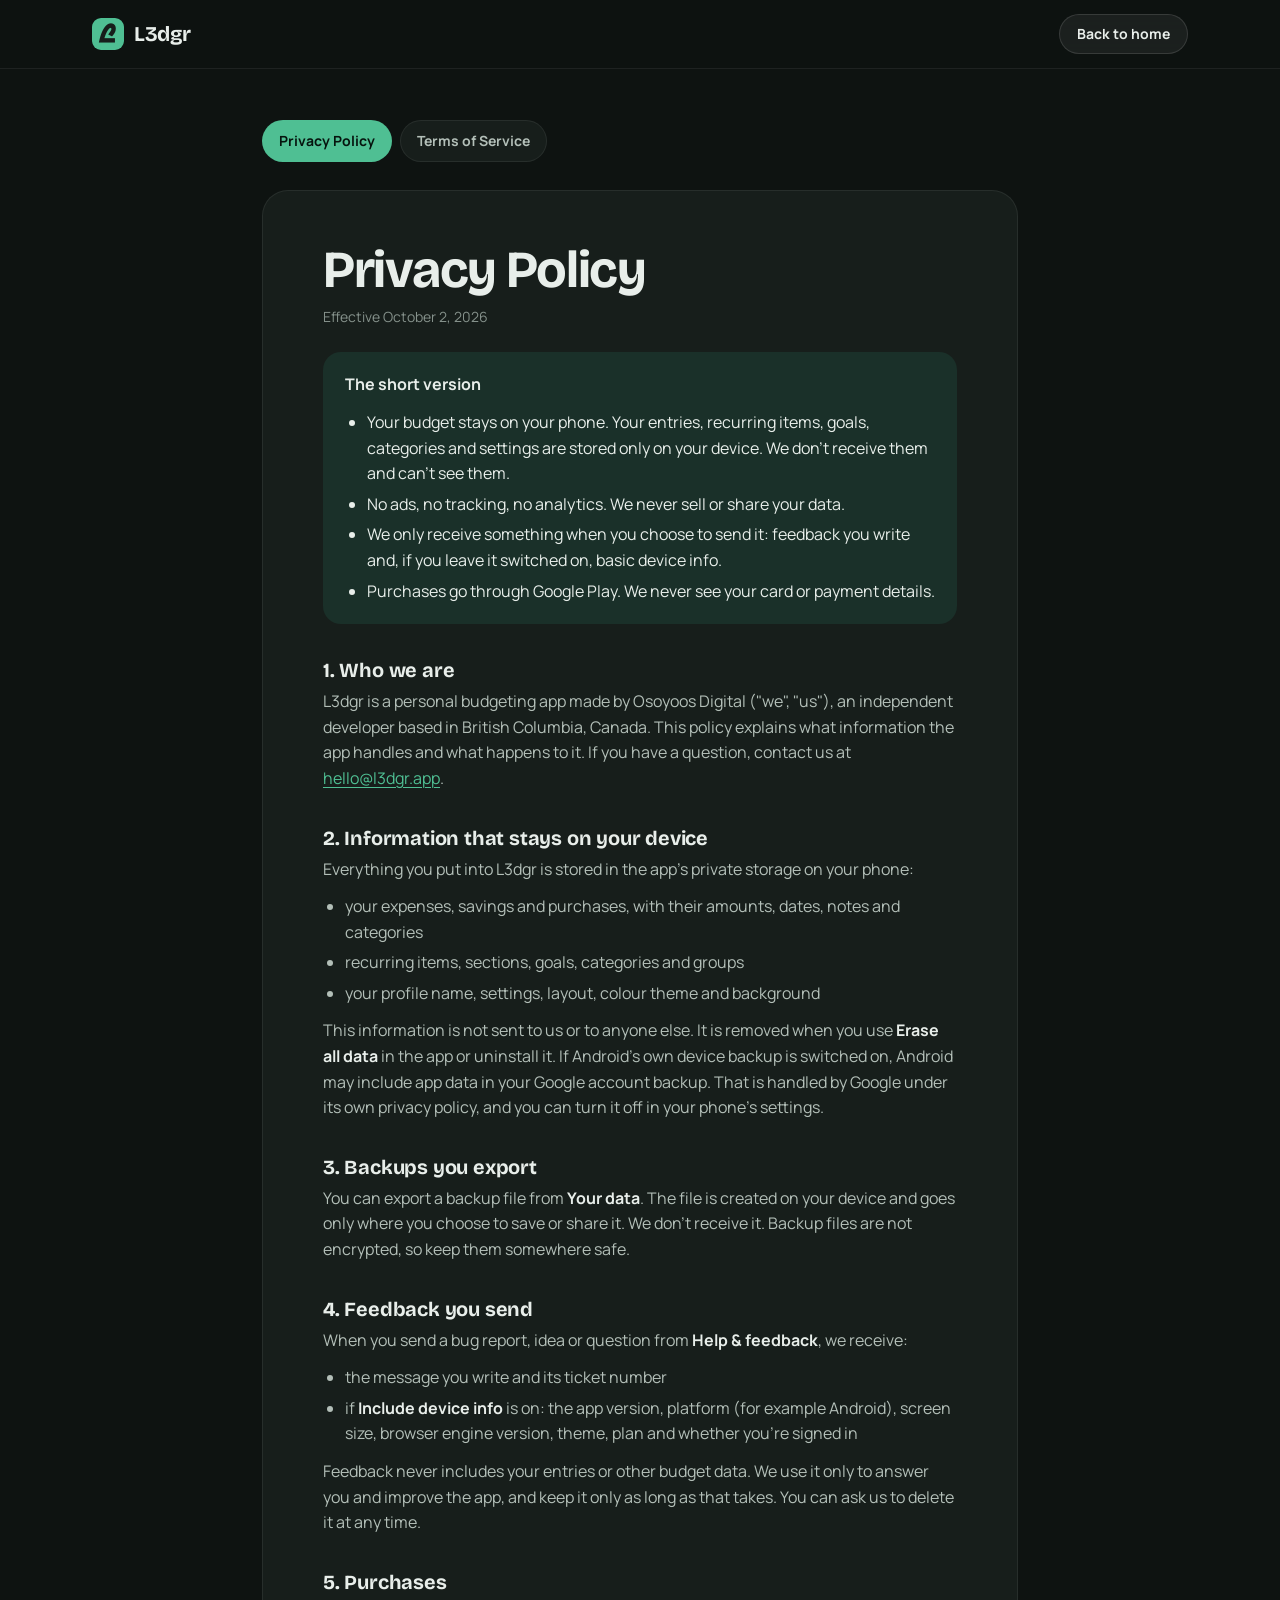
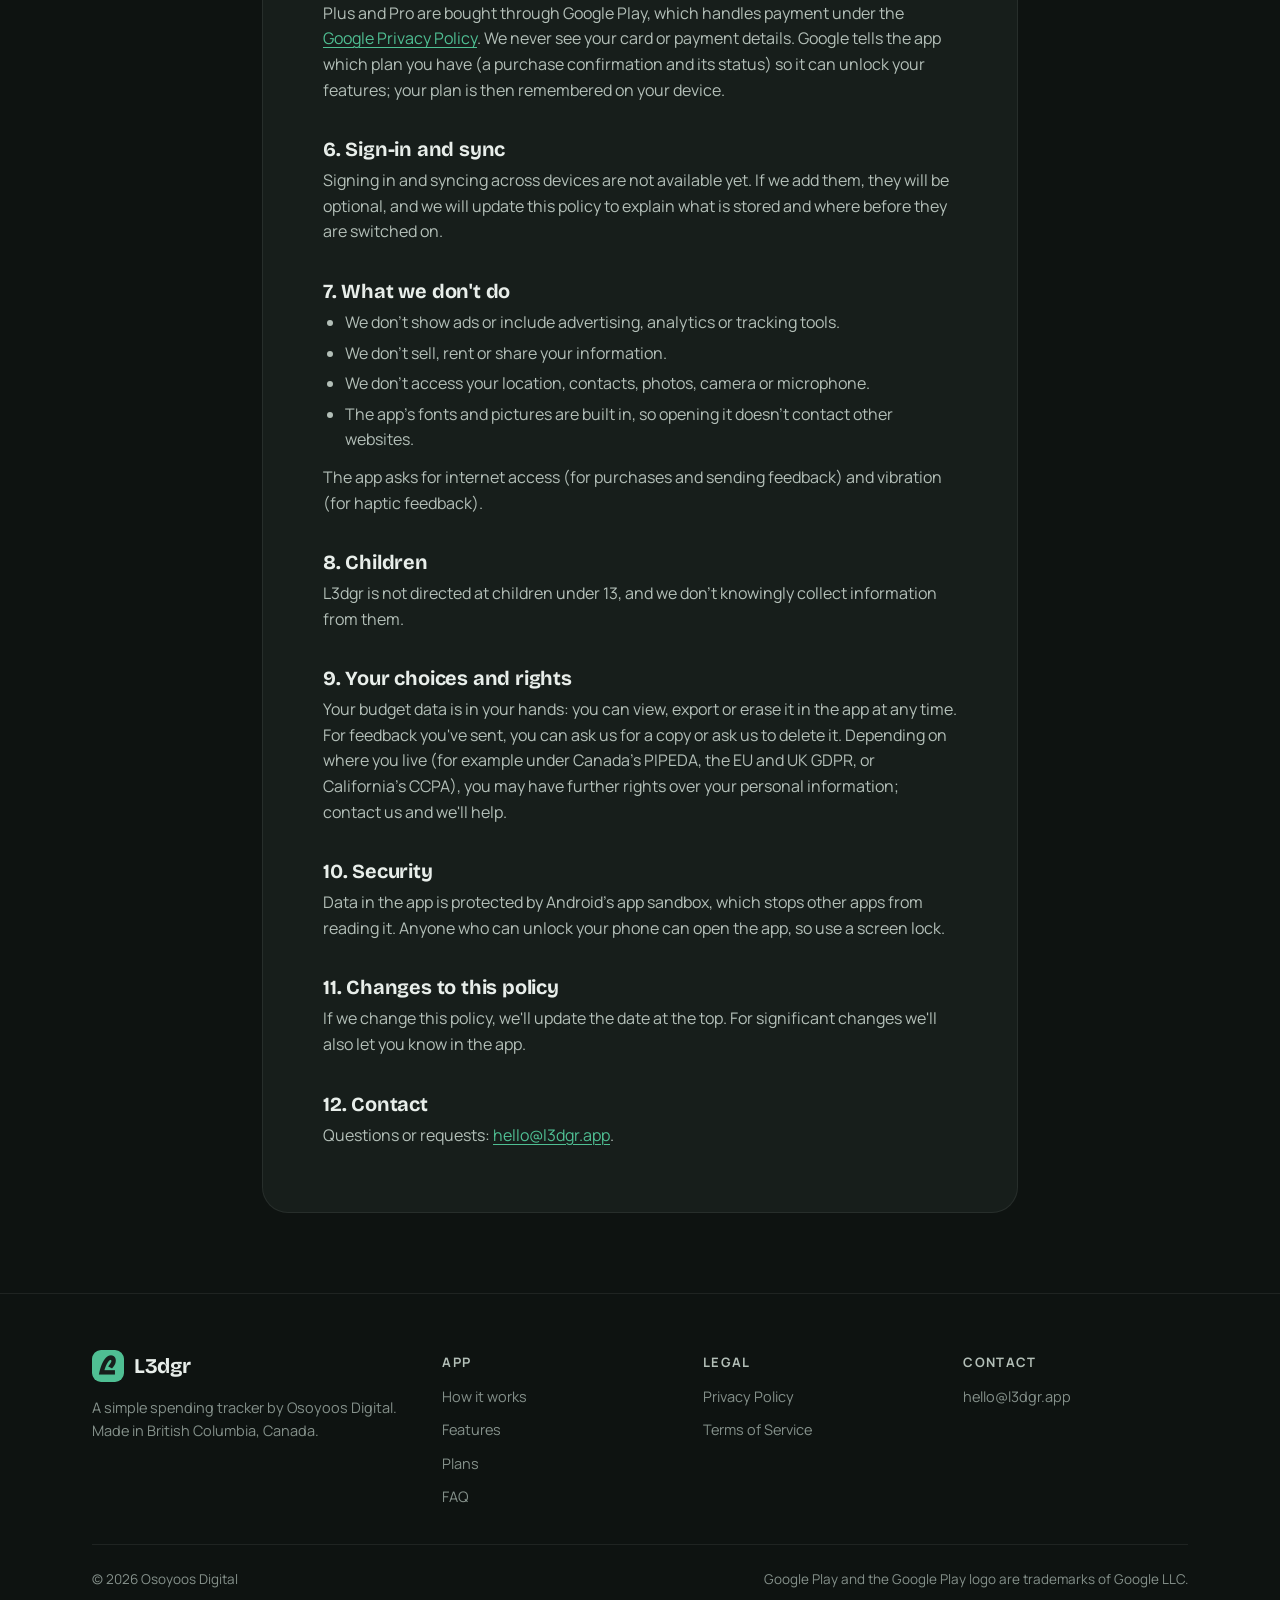
==== commit 93bb65ae: "Shorten footer credit: Made in British Columbia, Canada" ====
--- a/privacy/index.html
+++ b/privacy/index.html
@@ -98,7 +98,7 @@
   <div class="wrap">
     <div>
       <a class="brand" href="/"><img src="/assets/img/logo.png" alt="" width="32" height="32">L3dgr</a>
-      <p>A simple spending tracker by Osoyoos Digital, an independent developer in British Columbia, Canada.</p>
+      <p>A simple spending tracker by Osoyoos Digital. Made in British Columbia, Canada.</p>
     </div>
     <div>
       <h4>App</h4>
--- a/assets/site.css
+++ b/assets/site.css
@@ -53,22 +53,24 @@
 .soon-tag{display:inline-block;font:700 11px/1 var(--body);letter-spacing:.06em;text-transform:uppercase;color:var(--accent);background:var(--accent-soft);padding:5px 8px;border-radius:6px;vertical-align:middle}
 
 /* ---------- hero ---------- */
-.hero{position:relative;min-height:100svh;padding:120px 0 72px;display:flex;align-items:center;overflow:hidden;isolation:isolate}
+.hero{position:relative;padding:92px 0 56px;display:flex;overflow:hidden;isolation:isolate}
+@media (min-width:980px){.hero{padding:108px 0 72px}}
 .hero-bg{position:absolute;inset:0;z-index:-1}
 .hero-bg video,.hero-bg img{position:absolute;inset:0;width:100%;height:100%;object-fit:cover;opacity:.42;filter:saturate(1.1)}
 .hero-bg::after{content:"";position:absolute;inset:0;background:
   radial-gradient(120% 80% at 75% 40%,transparent 0%,rgba(14,19,17,.55) 55%,var(--bg) 100%),
   linear-gradient(180deg,rgba(14,19,17,.5) 0%,transparent 30%,transparent 65%,var(--bg) 100%)}
-.hero .wrap{display:grid;gap:56px;align-items:center;width:100%}
-@media (min-width:980px){.hero .wrap{grid-template-columns:1.08fr .92fr;gap:40px}}
+.hero .wrap{display:grid;gap:40px;align-items:center;width:100%}
+@media (min-width:980px){.hero .wrap{grid-template-columns:1.08fr .92fr;gap:40px;align-items:start}.hero .wrap>div:first-child{padding-top:clamp(24px,7svh,72px)}.hero .stage{width:min(100%,340px,calc((100svh - 160px) * .45))}}
 .eyebrow{display:inline-flex;align-items:center;gap:8px;font-size:13px;font-weight:700;letter-spacing:.04em;color:var(--ink-2);padding:7px 14px 7px 10px;border-radius:999px;background:rgba(23,30,27,.7);box-shadow:inset 0 0 0 1px var(--line-2);backdrop-filter:blur(8px);-webkit-backdrop-filter:blur(8px)}
 .eyebrow i{width:8px;height:8px;border-radius:50%;background:var(--accent);box-shadow:0 0 12px var(--accent)}
-.hero h1{font-size:clamp(48px,8.4vw,96px);margin:0 0 22px}
+.hero h1{font-size:clamp(38px,5vw,68px);margin:0 0 22px}
 .hero h1 em{font-style:normal;color:var(--accent)}
 .lede{font-size:clamp(18px,2vw,21px);color:var(--ink-2);max-width:34em}
 .lede b{color:var(--ink);font-weight:600}
-.ctas{display:flex;flex-wrap:wrap;gap:12px;margin-top:34px}
-.proof{display:flex;flex-wrap:wrap;gap:8px 20px;margin-top:26px;font-size:14px;color:var(--muted);font-weight:600}
+.lede-b{margin-top:14px;color:var(--ink);font-weight:600}
+.ctas{display:flex;flex-wrap:wrap;gap:12px;margin-top:28px}
+.proof{display:flex;flex-wrap:wrap;gap:8px 20px;margin-top:20px;font-size:14px;color:var(--muted);font-weight:600}
 .proof span{display:inline-flex;align-items:center;gap:7px}
 .proof svg{color:var(--accent)}
 
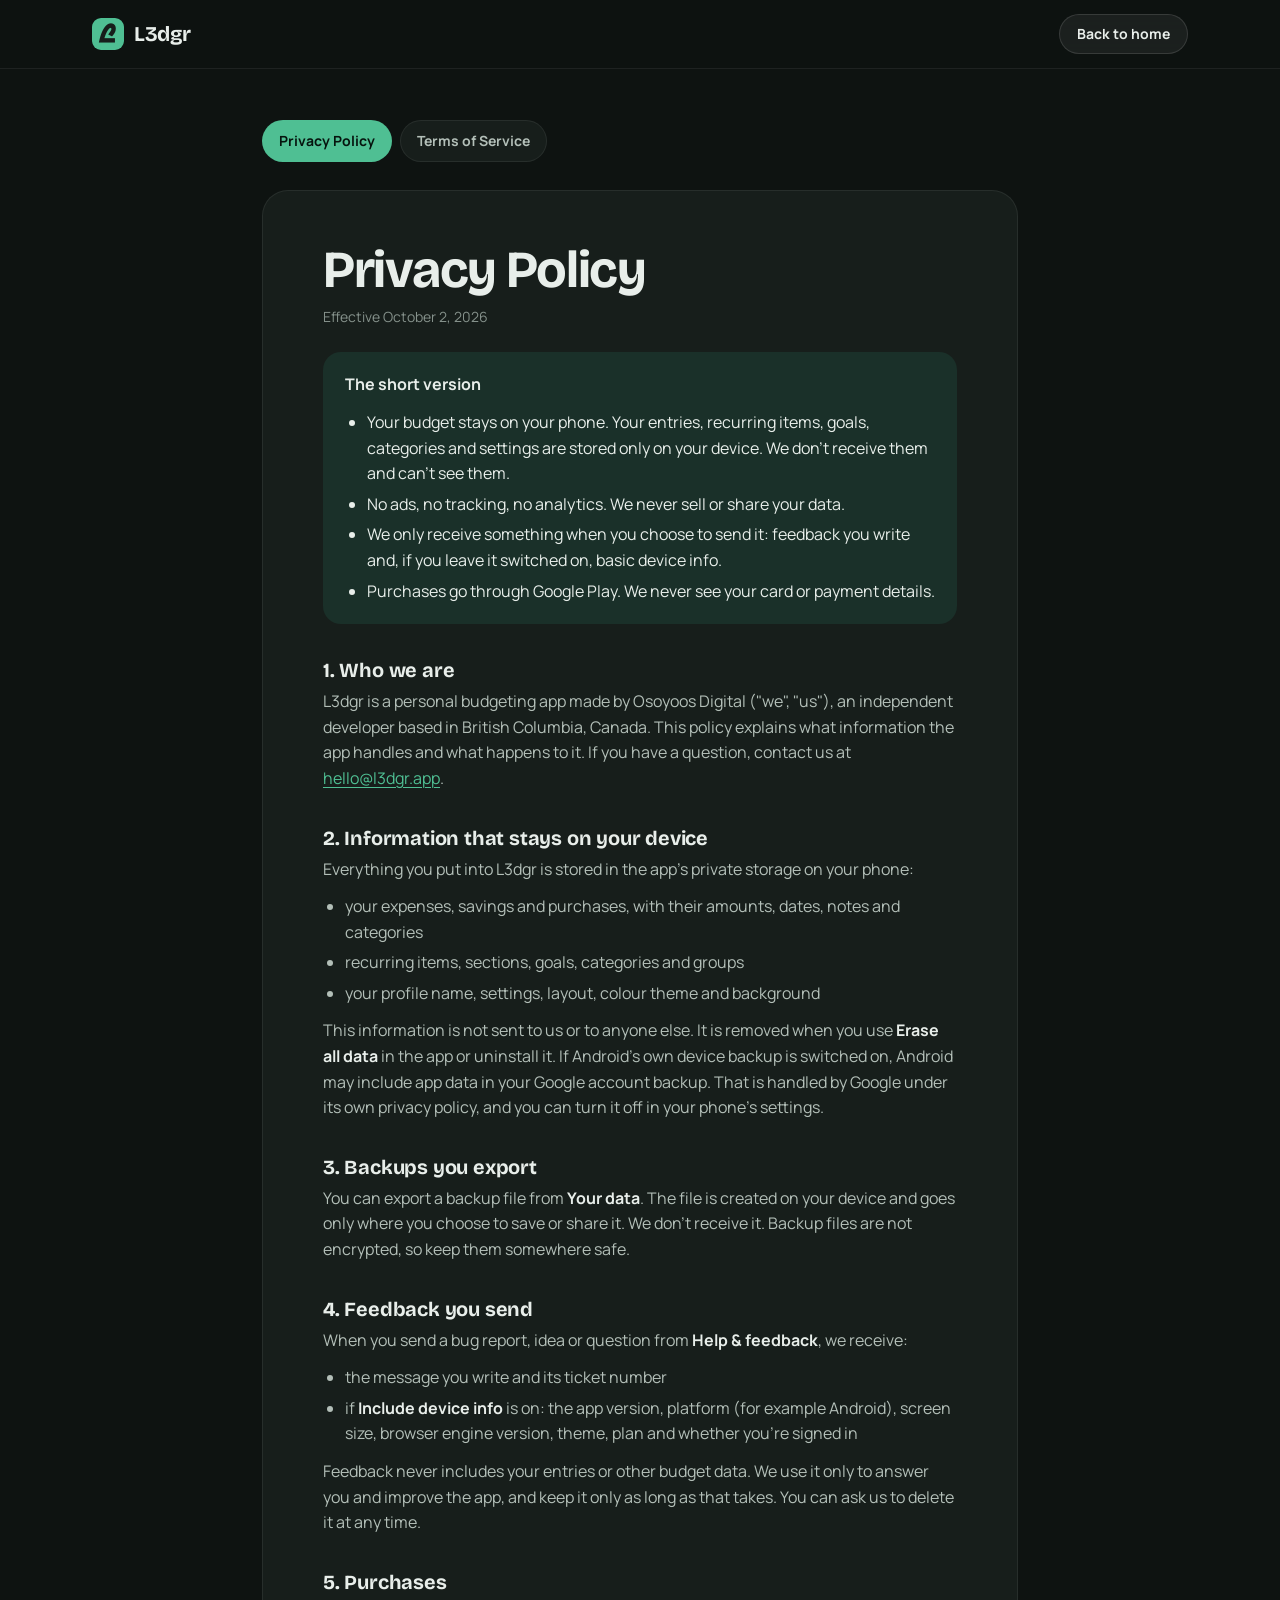
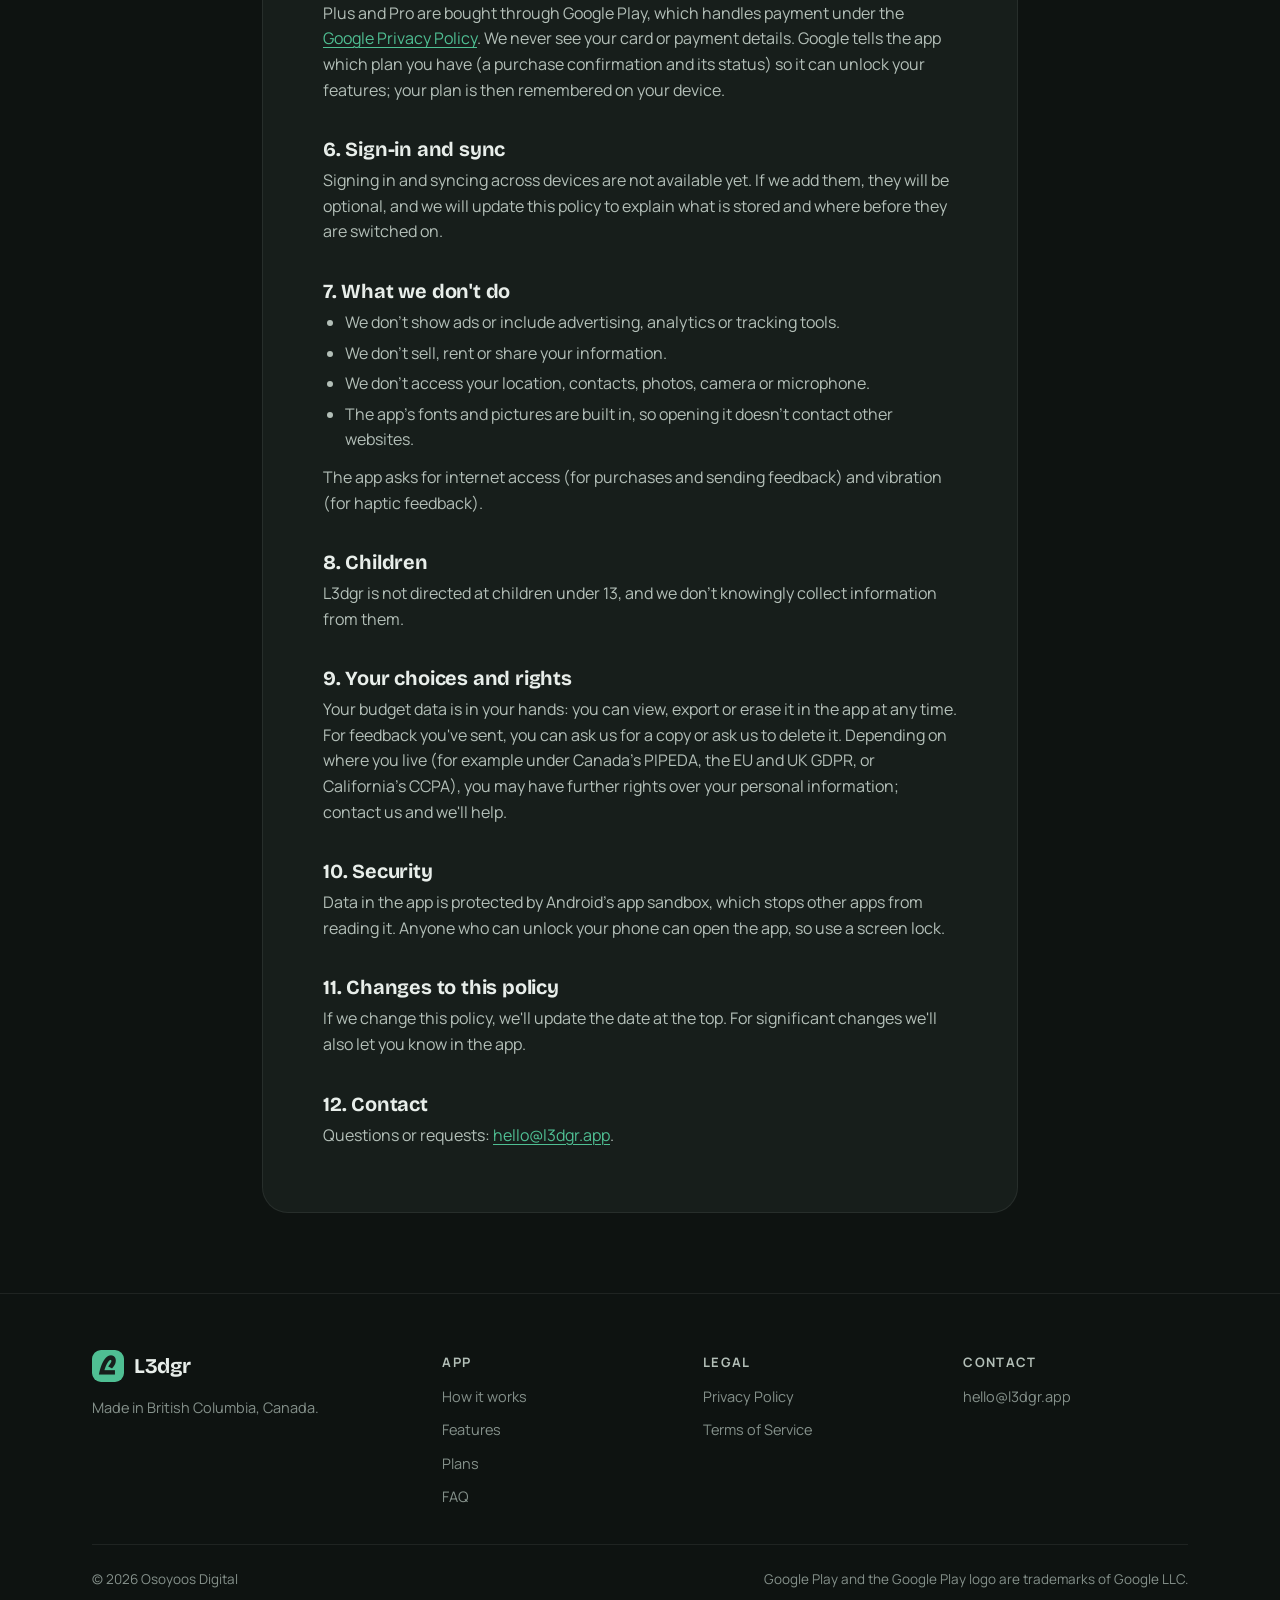
==== commit be58dfec: "Footer: Made in British Columbia, Canada" ====
--- a/privacy/index.html
+++ b/privacy/index.html
@@ -98,7 +98,7 @@
   <div class="wrap">
     <div>
       <a class="brand" href="/"><img src="/assets/img/logo.png" alt="" width="32" height="32">L3dgr</a>
-      <p>A simple spending tracker by Osoyoos Digital. Made in British Columbia, Canada.</p>
+      <p>Made in British Columbia, Canada.</p>
     </div>
     <div>
       <h4>App</h4>
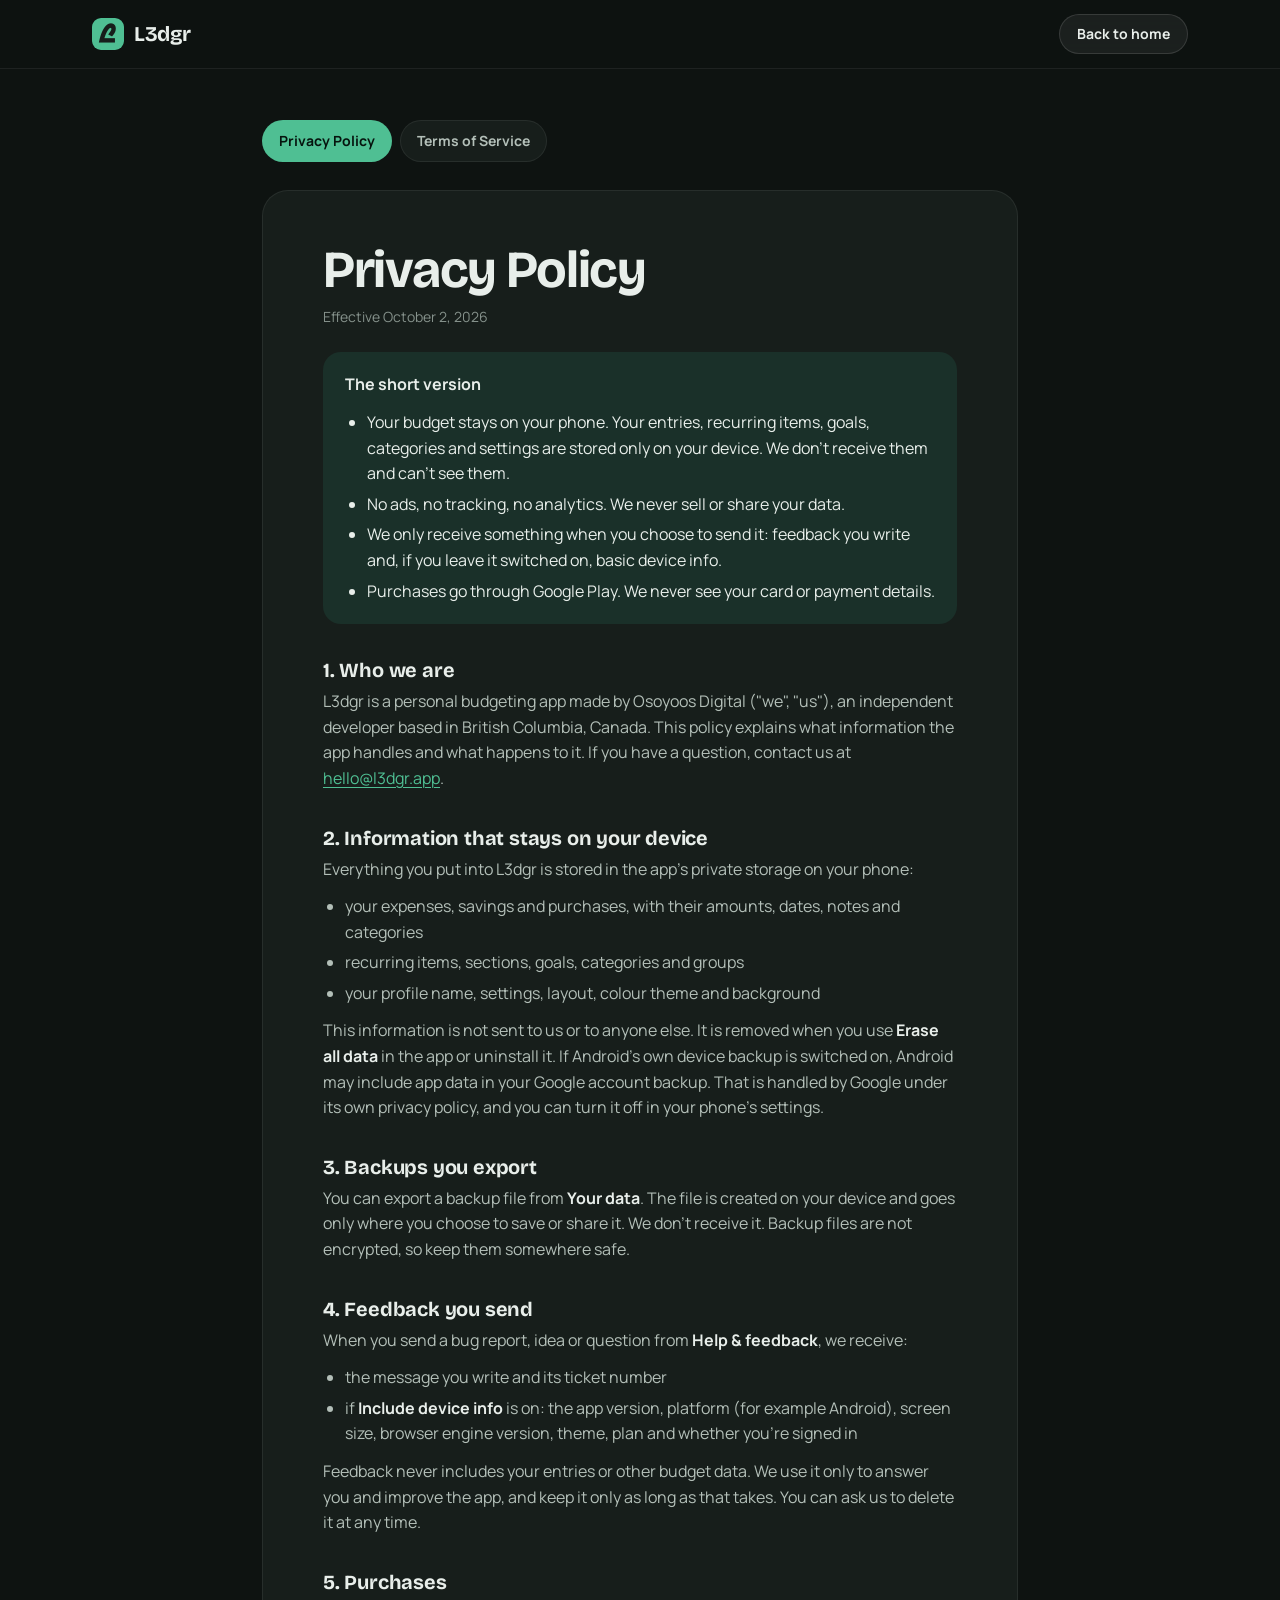
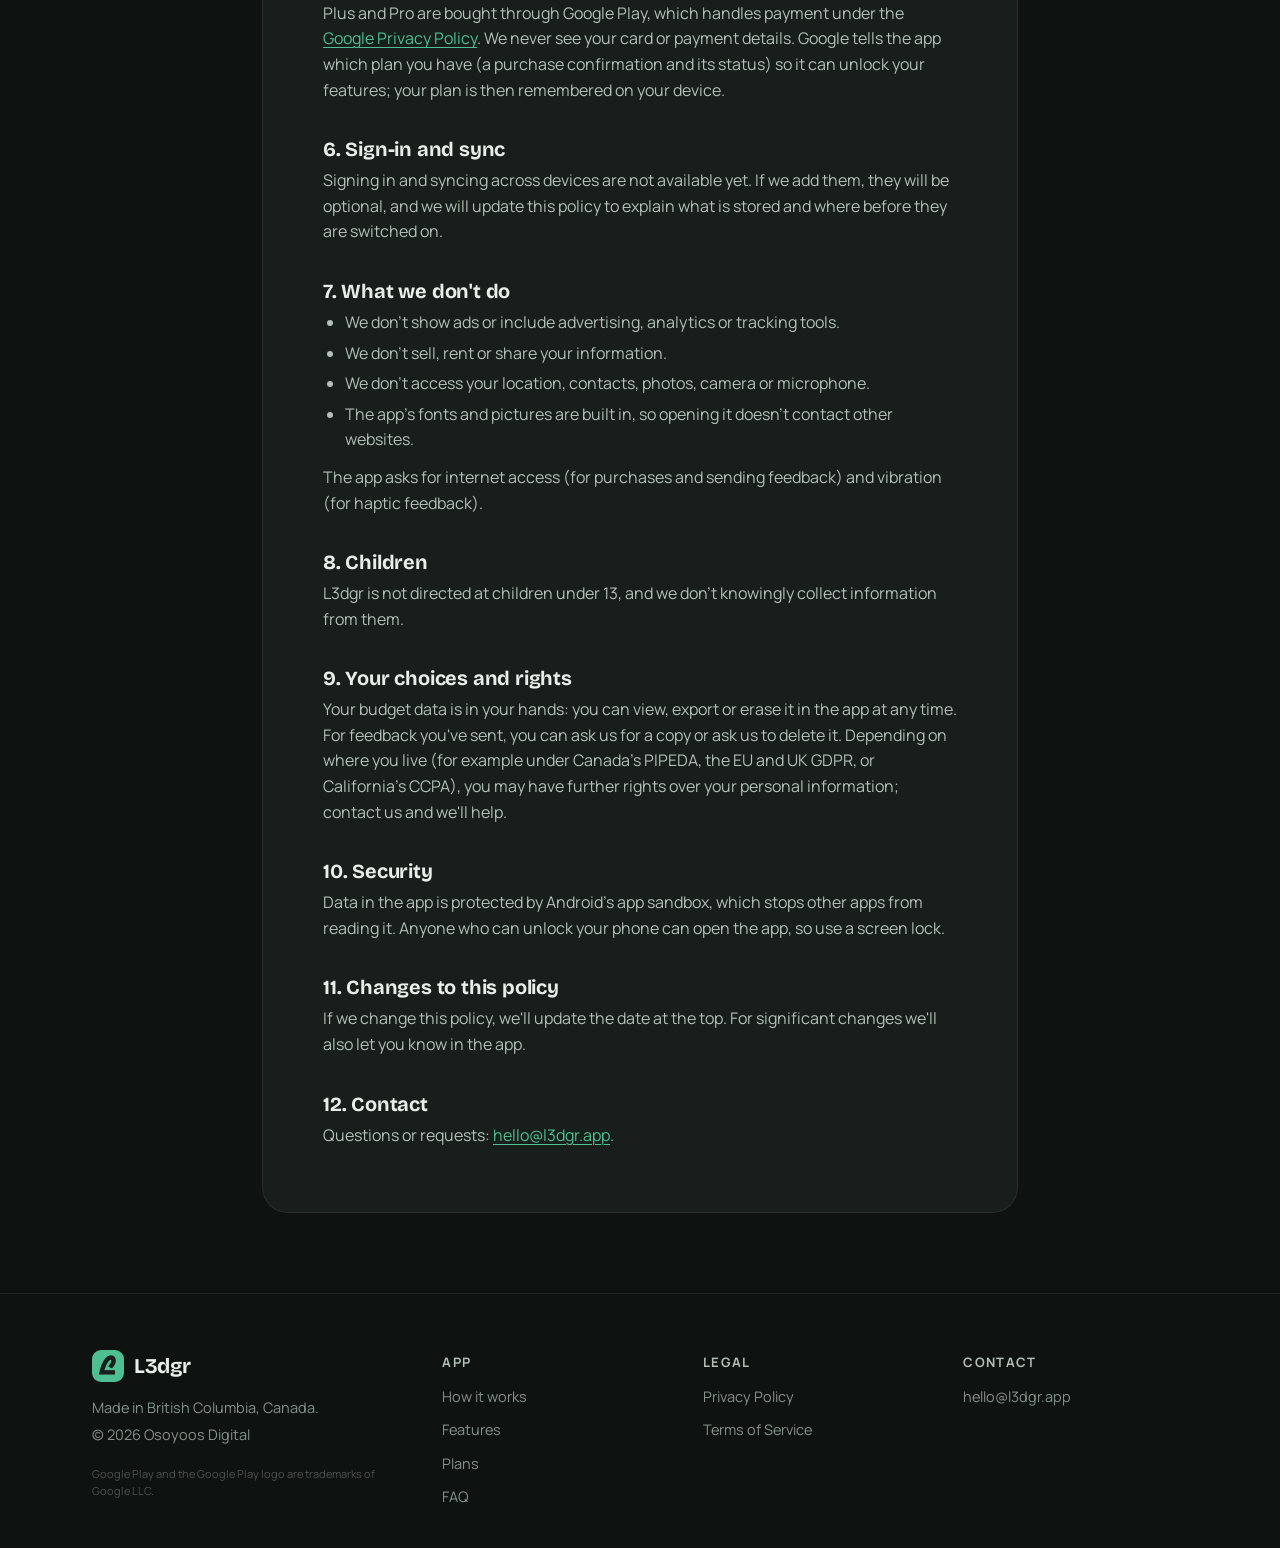
==== commit 5b1feeec: "Merge footer rows; small trademark note under copyright" ====
--- a/privacy/index.html
+++ b/privacy/index.html
@@ -99,6 +99,8 @@
     <div>
       <a class="brand" href="/"><img src="/assets/img/logo.png" alt="" width="32" height="32">L3dgr</a>
       <p>Made in British Columbia, Canada.</p>
+      <p>© 2026 Osoyoos Digital</p>
+      <p class="tm">Google Play and the Google Play logo are trademarks of Google LLC.</p>
     </div>
     <div>
       <h4>App</h4>
@@ -112,7 +114,6 @@
       <h4>Contact</h4>
       <ul><li><a href="mailto:hello@l3dgr.app">hello@l3dgr.app</a></li></ul>
     </div>
-    <div class="legal"><span>© 2026 Osoyoos Digital</span><span>Google Play and the Google Play logo are trademarks of Google LLC.</span></div>
   </div>
 </footer>
 </body>
--- a/assets/site.css
+++ b/assets/site.css
@@ -242,7 +242,9 @@
 footer.site a{color:var(--muted);text-decoration:none}
 footer.site a:hover{color:var(--ink)}
 footer.site .brand{margin-bottom:14px}
-footer.site .legal{grid-column:1/-1;border-top:1px solid var(--line-2);padding-top:24px;display:flex;flex-wrap:wrap;gap:8px 24px;justify-content:space-between;font-size:13.5px}
+footer.site p{margin:0}
+footer.site p+p{margin-top:4px}
+footer.site .tm{margin-top:18px;font-size:11px;opacity:.5}
 
 /* reveal on scroll */
 .rv{opacity:0;transform:translateY(24px);transition:opacity .8s cubic-bezier(.2,.7,.2,1),transform .8s cubic-bezier(.2,.7,.2,1)}
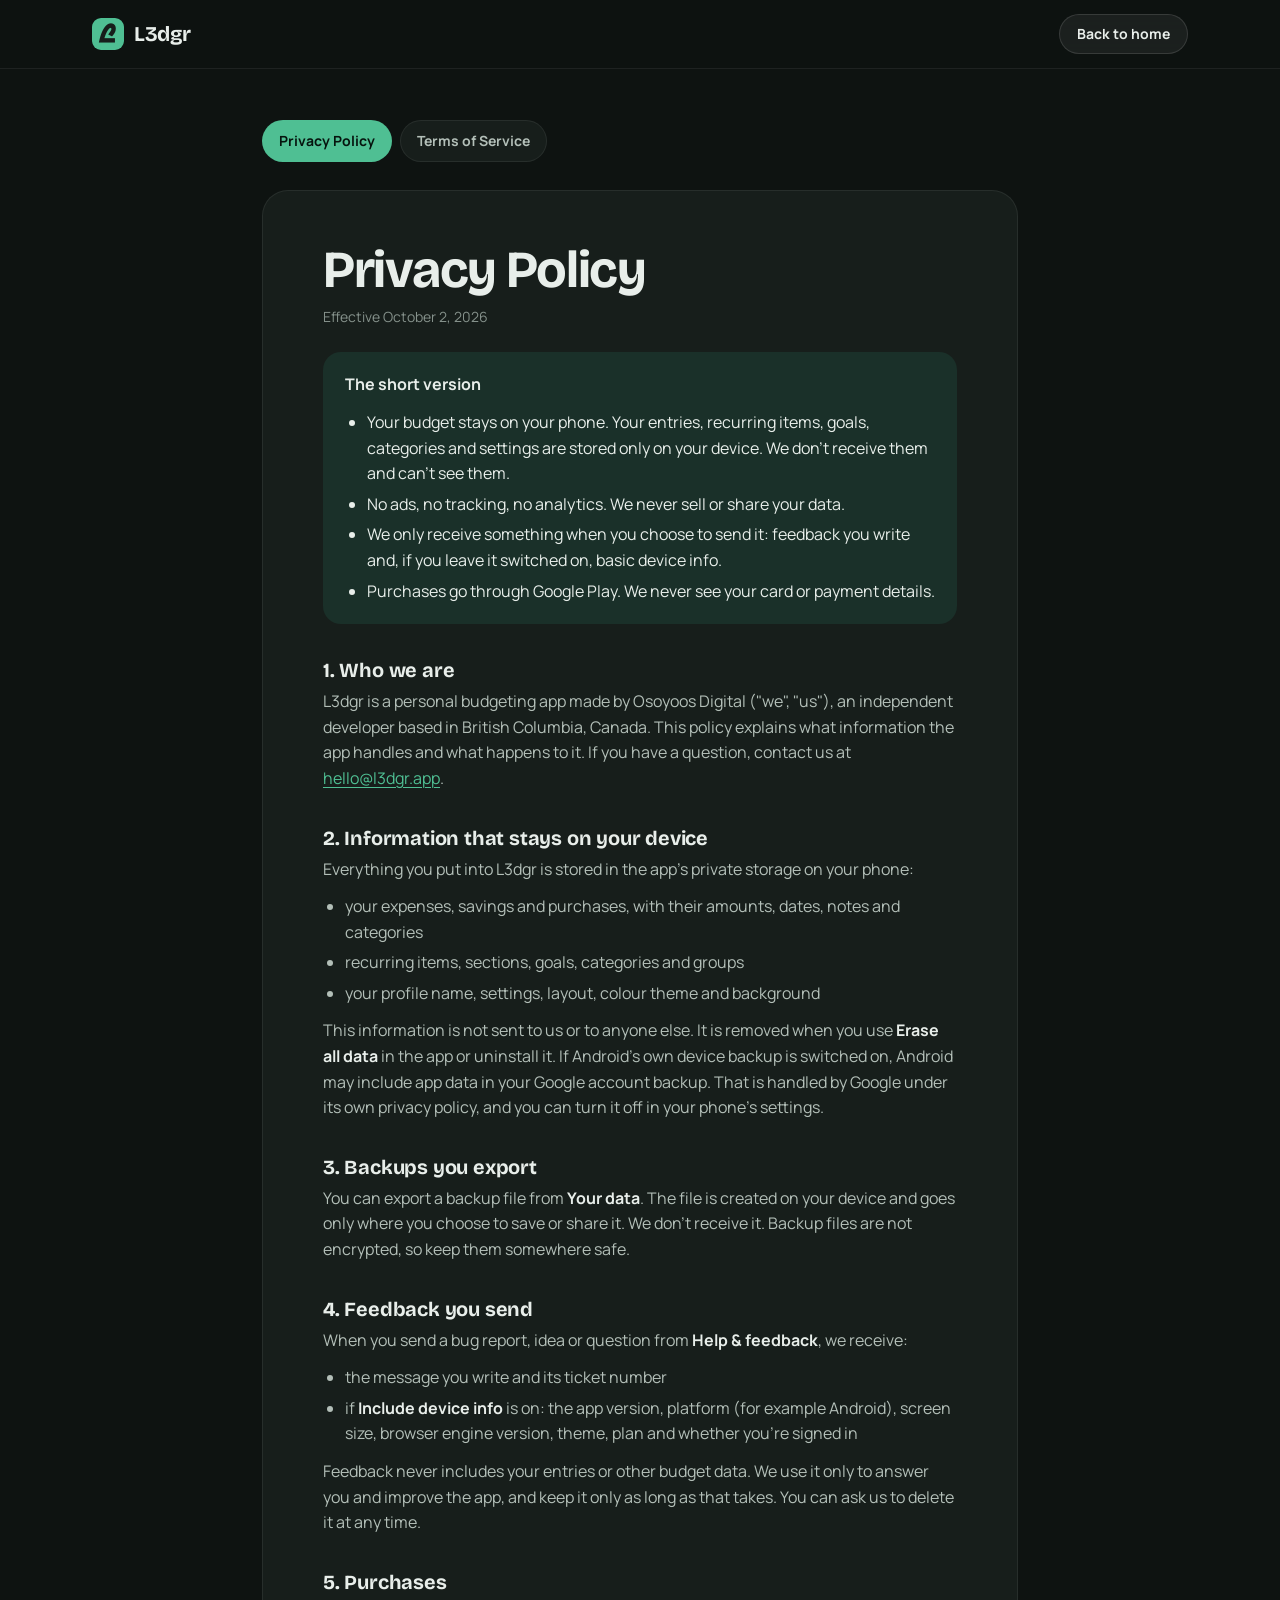
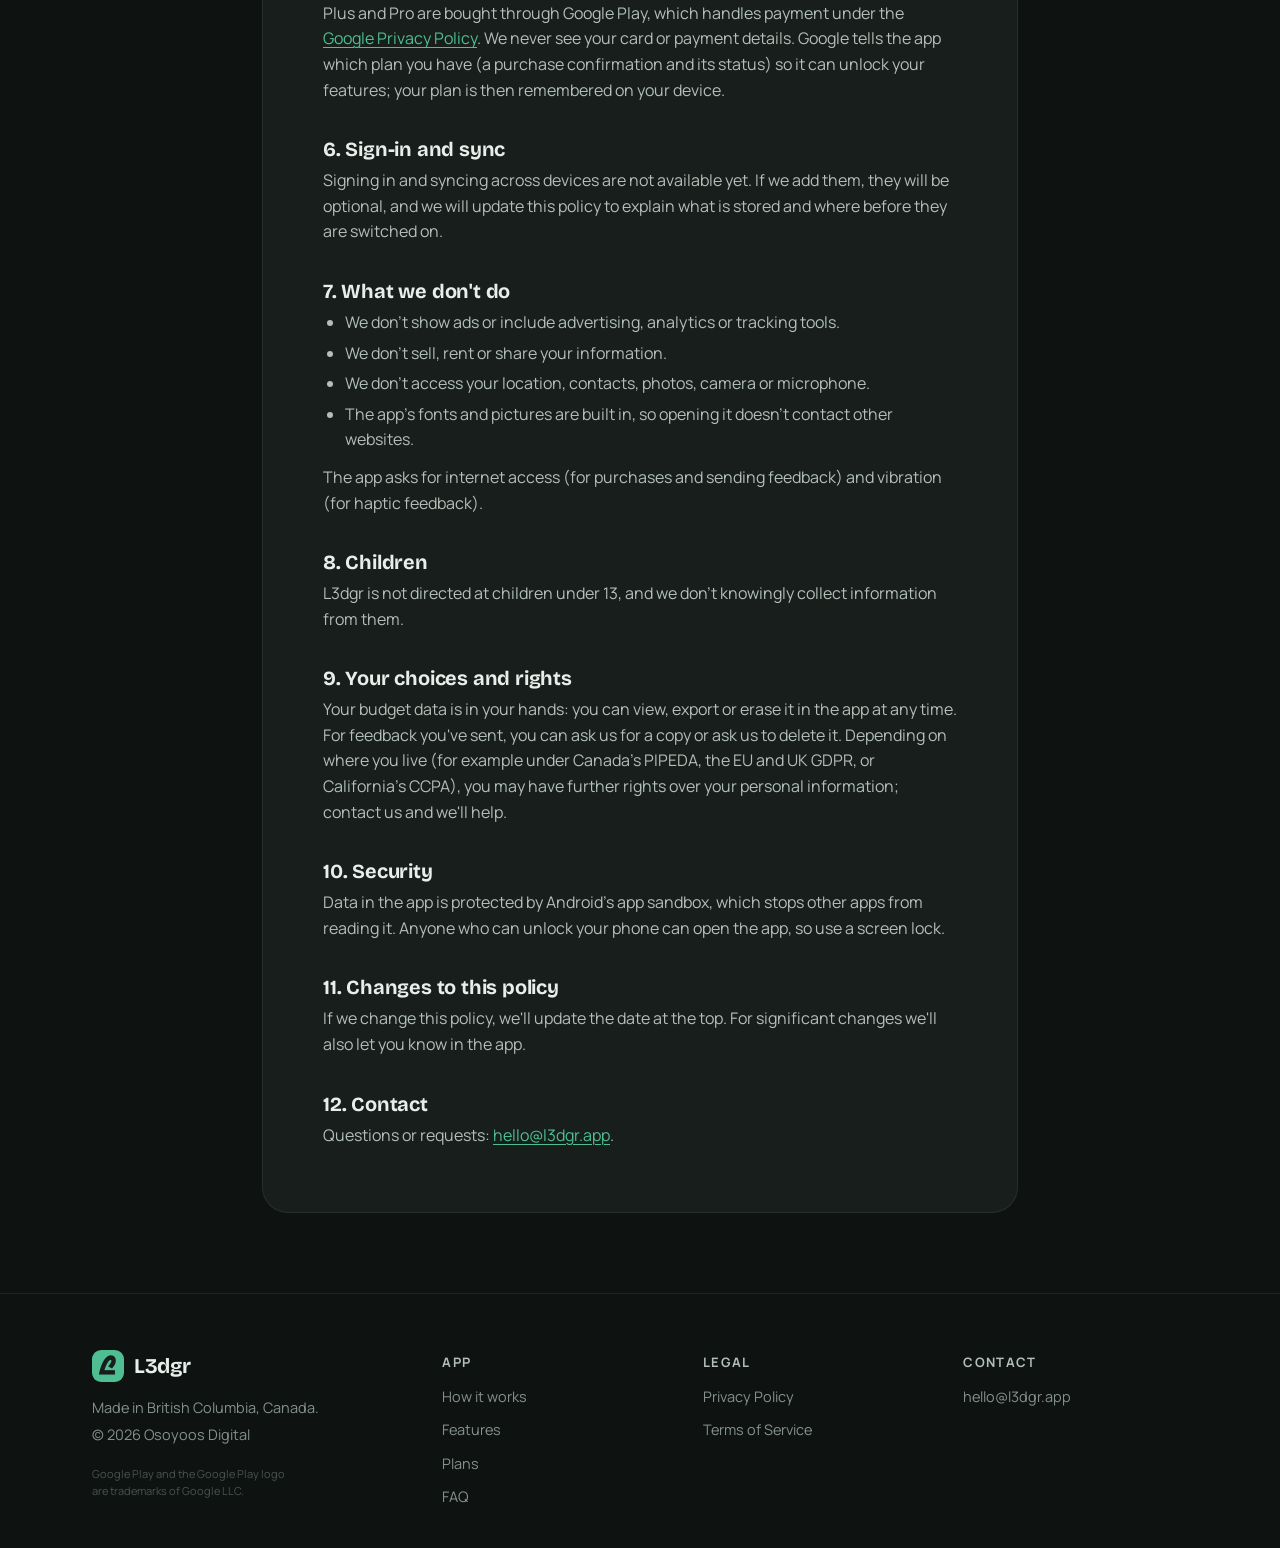
==== commit 268e4ecc: "break trademark note onto two lines" ====
--- a/privacy/index.html
+++ b/privacy/index.html
@@ -13,7 +13,7 @@
 <link rel="preconnect" href="https://fonts.googleapis.com">
 <link rel="preconnect" href="https://fonts.gstatic.com" crossorigin>
 <link rel="stylesheet" href="https://fonts.googleapis.com/css2?family=Bricolage+Grotesque:opsz,wght@12..96,500;12..96,700&family=Manrope:wght@400;500;600;700&display=swap">
-<link rel="stylesheet" href="/assets/site.css">
+<link rel="stylesheet" href="/assets/site.css?v=20261007">
 </head>
 <body>
 <header class="nav solid">
@@ -100,7 +100,7 @@
       <a class="brand" href="/"><img src="/assets/img/logo.png" alt="" width="32" height="32">L3dgr</a>
       <p>Made in British Columbia, Canada.</p>
       <p>© 2026 Osoyoos Digital</p>
-      <p class="tm">Google Play and the Google Play logo are trademarks of Google LLC.</p>
+      <p class="tm">Google Play and the Google Play logo<br>are trademarks of Google LLC.</p>
     </div>
     <div>
       <h4>App</h4>
